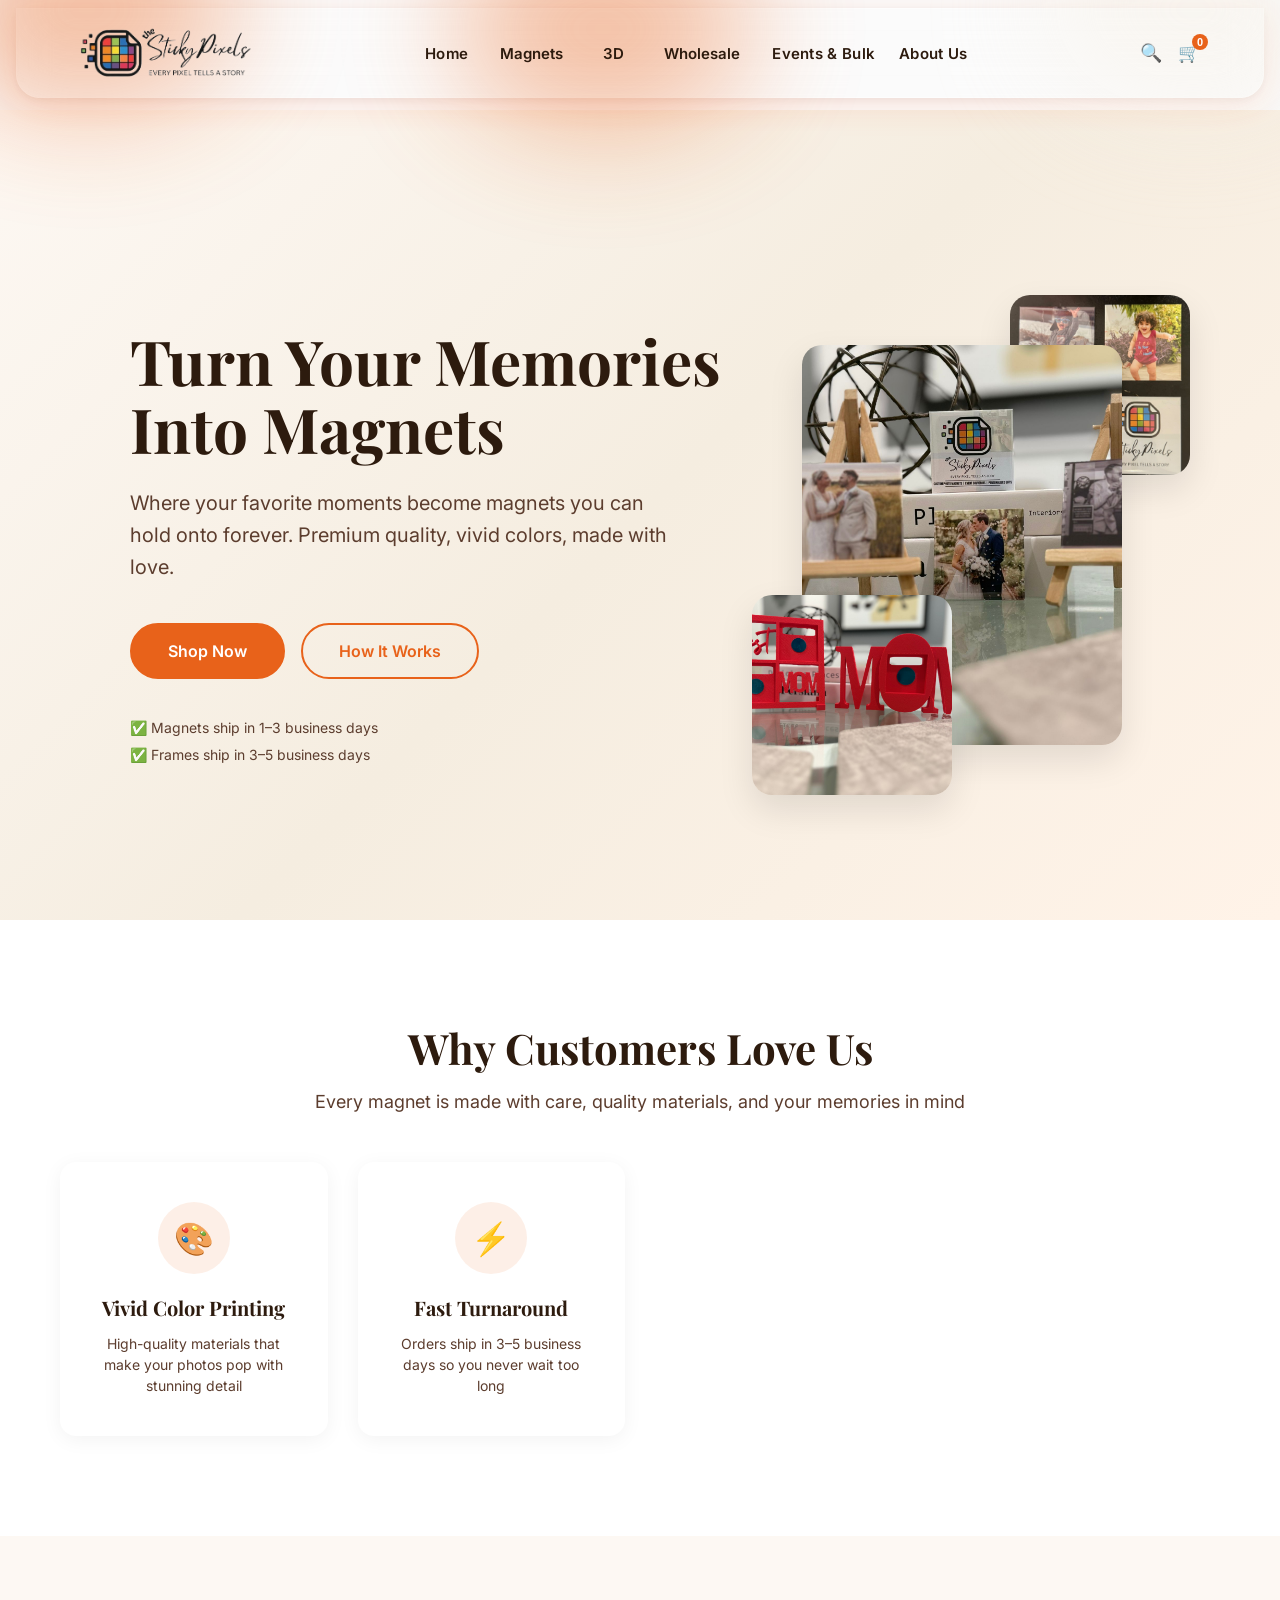
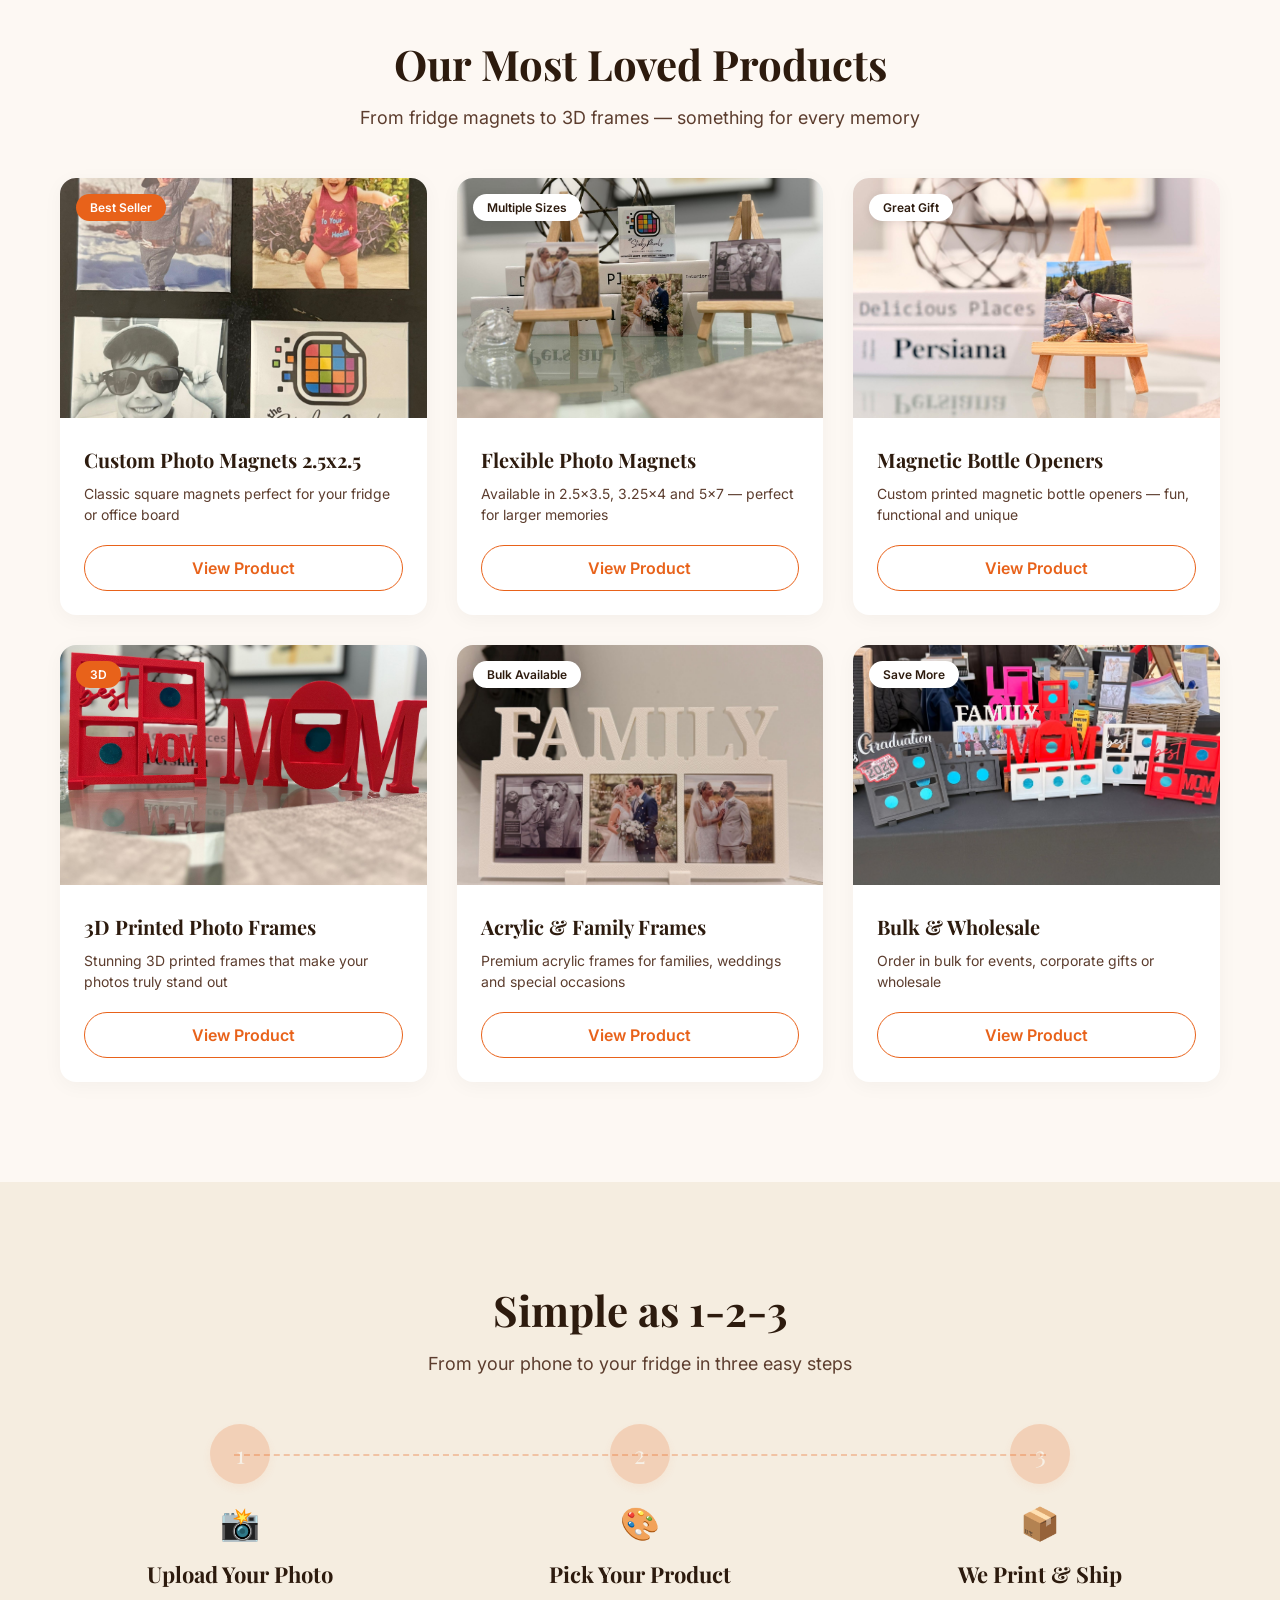
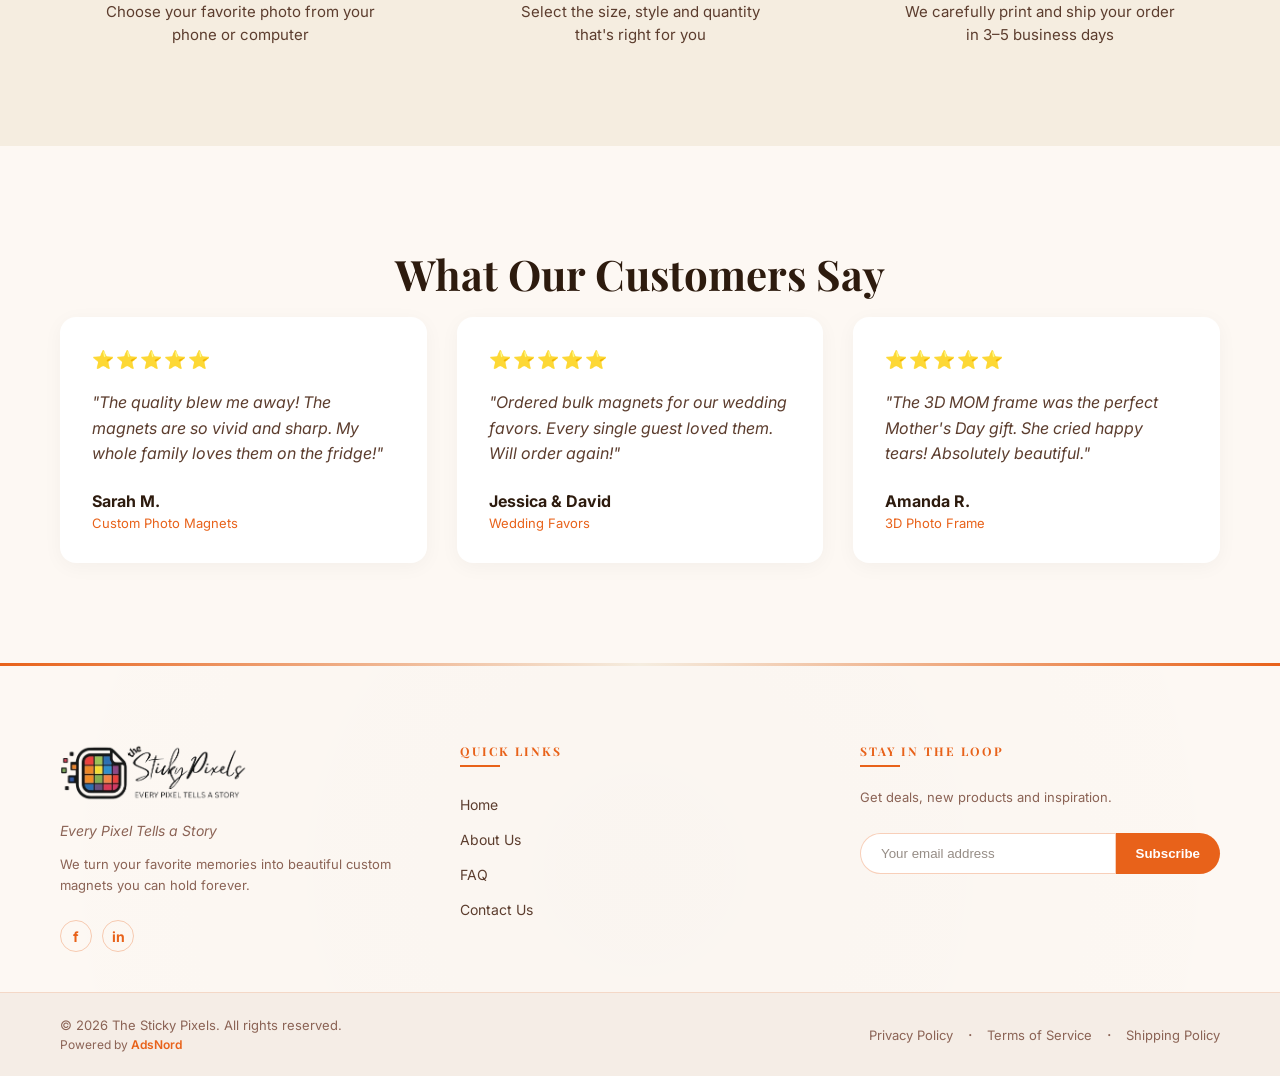
==== index.html @ decd44e9 "feat: redesign mobile menu — grouped categories, orange labels, sublinks, contact button, slide anim" ====
<!DOCTYPE html>
<html lang="en">

<head>
  <meta charset="UTF-8">
  <meta name="viewport" content="width=device-width, initial-scale=1.0">
  <title>The Sticky Pixels — Custom Photo Magnets</title>
  <!-- Google Fonts -->
  <link rel="preconnect" href="https://fonts.googleapis.com">
  <link rel="preconnect" href="https://fonts.gstatic.com" crossorigin>
  <link
    href="https://fonts.googleapis.com/css2?family=Inter:wght@400;600;700&family=Playfair+Display:wght@700&display=swap"
    rel="stylesheet">
  <!-- Custom CSS -->
  <link rel="stylesheet" href="css/style.css">
</head>

<body>

  <header id="main-header">
    <!-- Aurora background blobs -->
    <div class="aurora-blob blob-1"></div>
    <div class="aurora-blob blob-2"></div>
    <div class="aurora-blob blob-3"></div>

    <!-- Glass nav container -->
    <nav class="navbar">
      <!-- Logo -->
      <div class="nav-logo">
        <img src="images/logo.png" alt="The Sticky Pixels Logo">
      </div>

      <!-- Desktop Nav Links -->
      <ul class="nav-links">
  <li><a href="index.html">Home</a></li>
  <li class="nav-more">
    <button class="more-btn">Magnets</button>
    <ul class="more-dropdown">
      <li><a href="products.html?filter=magnets">2.5x2.5 Magnets</a></li>
      <li><a href="products.html?filter=magnets">Flexible Magnets</a></li>
      <li><a href="products.html?filter=bottle-openers">Bottle Openers</a></li>
    </ul>
  </li>
  <li class="nav-more">
    <button class="more-btn">3D</button>
    <ul class="more-dropdown">
      <li><a href="3d-products.html">3D Printed Frames</a></li>
      <li><a href="3d-products.html">STL Files</a></li>
    </ul>
  </li>
  <li class="nav-more">
    <button class="more-btn">Wholesale</button>
    <ul class="more-dropdown">
      <li><a href="products.html?filter=bulk">Magnetic Sheets</a></li>
      <li><a href="products.html?filter=bulk">Acrylic Frames</a></li>
    </ul>
  </li>
  <li><a href="events-bulk.html">Events &amp; Bulk</a></li>
  <li><a href="about.html">About Us</a></li>
</ul>

      <!-- Right Icons -->
      <div class="nav-icons">
        <button class="icon-btn search-btn" aria-label="Search">🔍</button>
        <button class="icon-btn cart-btn" aria-label="Cart">
          🛒 <span class="cart-badge">0</span>
        </button>
        <!-- Hamburger -->
        <button class="hamburger" id="hamburger" aria-label="Menu">
          <span></span>
          <span></span>
          <span></span>
        </button>
      </div>
    </nav>

    <!-- Mobile Menu -->
        <div class="mobile-menu" id="mobile-menu">
      <button class="mobile-menu-close" 
        id="mobile-menu-close" 
        aria-label="Close menu">✕</button>

      <ul class="mobile-nav-list">

        <li class="mobile-nav-item">
          <a href="index.html" 
            class="mobile-nav-link">Home</a>
        </li>

        <li class="mobile-nav-group">
          <div class="mobile-nav-group-label">
            Magnets
          </div>
          <ul class="mobile-nav-sub">
            <li>
              <a href="products.html?filter=magnets" 
                class="mobile-nav-sublink">
                2.5×2.5 Magnets
              </a>
            </li>
            <li>
              <a href="products.html?filter=magnets" 
                class="mobile-nav-sublink">
                Flexible Magnets
              </a>
            </li>
            <li>
              <a href="products.html?filter=bottle-openers" 
                class="mobile-nav-sublink">
                Bottle Openers
              </a>
            </li>
          </ul>
        </li>

        <li class="mobile-nav-group">
          <div class="mobile-nav-group-label">
            3D
          </div>
          <ul class="mobile-nav-sub">
            <li>
              <a href="3d-products.html" 
                class="mobile-nav-sublink">
                3D Printed Frames
              </a>
            </li>
            <li>
              <a href="3d-products.html" 
                class="mobile-nav-sublink">
                STL Files
              </a>
            </li>
          </ul>
        </li>

        <li class="mobile-nav-group">
          <div class="mobile-nav-group-label">
            Wholesale
          </div>
          <ul class="mobile-nav-sub">
            <li>
              <a href="products.html?filter=bulk" 
                class="mobile-nav-sublink">
                Magnetic Sheets
              </a>
            </li>
            <li>
              <a href="products.html?filter=bulk" 
                class="mobile-nav-sublink">
                Acrylic Frames
              </a>
            </li>
          </ul>
        </li>

        <li class="mobile-nav-item">
          <a href="events-bulk.html" 
            class="mobile-nav-link">
            Events & Bulk
          </a>
        </li>

        <li class="mobile-nav-item">
          <a href="about.html" 
            class="mobile-nav-link">
            About Us
          </a>
        </li>

      </ul>

      <div class="mobile-menu-footer">
        <a href="contact.html" 
          class="mobile-contact-btn">
          Contact Us
        </a>
      </div>

    </div>
  </header>

  <!-- Spacer/Content to allow scrolling -->
  <main>
    <!-- SECTION 1 — HERO -->
    <section class="hero-section fade-in-up">
      <div class="container hero-container">
        <div class="hero-content">
          <h1 class="hero-title">Turn Your Memories Into Magnets</h1>
          <p class="hero-subtitle">Where your favorite moments become magnets you can hold onto forever. Premium
            quality, vivid colors, made with love.</p>
          <div class="hero-buttons">
            <a href="products.html" class="btn btn-primary">Shop Now</a>
            <a href="how-it-works.html" class="btn btn-secondary">How It Works</a>
          </div>
          <div class="hero-trust">

            <span>✅ Magnets ship in 1–3 business days</span>
            <span>✅ Frames ship in 3–5 business days</span>
          </div>
        </div>
        <div class="hero-images">
          <img src="images/image15.jpeg" alt="Wedding magnets on easels" class="hero-img hero-img-main">
          <img src="images/image17.jpeg" alt="Kids magnets" class="hero-img hero-img-tr">
          <img src="images/image4.jpeg" alt="3D MOM frame" class="hero-img hero-img-bl">
        </div>
      </div>
    </section>


    <!-- SECTION 3 — WHY CHOOSE US -->
    <section class="features-section fade-in-up">
      <div class="container">
        <h2 class="section-title">Why Customers Love Us</h2>
        <p class="section-subtitle">Every magnet is made with care, quality materials, and your memories in mind</p>

        <div class="features-grid">
          <div class="feature-card">
            <div class="feature-icon">🎨</div>
            <h3 class="feature-title">Vivid Color Printing</h3>
            <p class="feature-desc">High-quality materials that make your photos pop with stunning detail</p>
          </div>
          <div class="feature-card">
            <div class="feature-icon">⚡</div>
            <h3 class="feature-title">Fast Turnaround</h3>
            <p class="feature-desc">Orders ship in 3–5 business days so you never wait too long</p>
          </div>


        </div>
      </div>
    </section>

    <!-- SECTION 4 — FEATURED PRODUCTS -->
    <section class="products-section fade-in-up">
      <div class="container">
        <h2 class="section-title">Our Most Loved Products</h2>
        <p class="section-subtitle">From fridge magnets to 3D frames — something for every memory</p>

        <div class="products-grid">
          <!-- Product 1 -->
          <div class="product-card">
            <div class="product-badge badge-orange">Best Seller</div>
            <img src="images/image17.jpeg" alt="Custom Photo Magnets 2.5x2.5" class="product-img">
            <div class="product-info">
              <h3 class="product-title">Custom Photo Magnets 2.5x2.5</h3>
              <p class="product-desc">Classic square magnets perfect for your fridge or office board</p>
              <a href="products.html" class="btn btn-outline">View Product</a>
            </div>
          </div>

          <!-- Product 2 -->
          <div class="product-card">
            <div class="product-badge badge-neutral">Multiple Sizes</div>
            <img src="images/image15.jpeg" alt="Flexible Photo Magnets" class="product-img">
            <div class="product-info">
              <h3 class="product-title">Flexible Photo Magnets</h3>
              <p class="product-desc">Available in 2.5x3.5, 3.25x4 and 5x7 — perfect for larger memories</p>
              <a href="products.html" class="btn btn-outline">View Product</a>
            </div>
          </div>

          <!-- Product 3 -->
          <div class="product-card">
            <div class="product-badge badge-neutral">Great Gift</div>
            <img src="images/image11.jpeg" alt="Magnetic Bottle Openers" class="product-img">
            <div class="product-info">
              <h3 class="product-title">Magnetic Bottle Openers</h3>
              <p class="product-desc">Custom printed magnetic bottle openers — fun, functional and unique</p>
              <a href="products.html" class="btn btn-outline">View Product</a>
            </div>
          </div>

          <!-- Product 4 -->
          <div class="product-card">
            <div class="product-badge badge-purple">3D</div>
            <img src="images/image4.jpeg" alt="3D Printed Photo Frames" class="product-img">
            <div class="product-info">
              <h3 class="product-title">3D Printed Photo Frames</h3>
              <p class="product-desc">Stunning 3D printed frames that make your photos truly stand out</p>
              <a href="3d-products.html" class="btn btn-outline">View Product</a>
            </div>
          </div>

          <!-- Product 5 -->
          <div class="product-card">
            <div class="product-badge badge-neutral">Bulk Available</div>
            <img src="images/image5.jpeg" alt="Acrylic & Family Frames" class="product-img">
            <div class="product-info">
              <h3 class="product-title">Acrylic & Family Frames</h3>
              <p class="product-desc">Premium acrylic frames for families, weddings and special occasions</p>
              <a href="events-bulk.html" class="btn btn-outline">View Product</a>
            </div>
          </div>

          <!-- Product 6 -->
          <div class="product-card">
            <div class="product-badge badge-neutral">Save More</div>
            <img src="images/image0 (1).jpeg" alt="Bulk & Wholesale" class="product-img">
            <div class="product-info">
              <h3 class="product-title">Bulk & Wholesale</h3>
              <p class="product-desc">Order in bulk for events, corporate gifts or wholesale</p>
              <a href="events-bulk.html" class="btn btn-outline">View Product</a>
            </div>
          </div>
        </div>
      </div>
    </section>

    <!-- SECTION 5 — HOW IT WORKS -->
    <section class="how-it-works-section fade-in-up">
      <div class="container">
        <h2 class="section-title">Simple as 1-2-3</h2>
        <p class="section-subtitle">From your phone to your fridge in three easy steps</p>

        <div class="steps-grid">
          <div class="step-card">
            <div class="step-number">1</div>
            <div class="step-icon">📸</div>
            <h3 class="step-title">Upload Your Photo</h3>
            <p class="step-desc">Choose your favorite photo from your phone or computer</p>
          </div>
          <div class="step-card">
            <div class="step-number">2</div>
            <div class="step-icon">🎨</div>
            <h3 class="step-title">Pick Your Product</h3>
            <p class="step-desc">Select the size, style and quantity that's right for you</p>
          </div>
          <div class="step-card">
            <div class="step-number">3</div>
            <div class="step-icon">📦</div>
            <h3 class="step-title">We Print & Ship</h3>
            <p class="step-desc">We carefully print and ship your order in 3–5 business days</p>
          </div>
        </div>
      </div>
    </section>



    <!-- SECTION 7 — TESTIMONIALS -->
    <section class="testimonials-section fade-in-up">
      <div class="container">
        <h2 class="section-title">What Our Customers Say</h2>

        <div class="testimonials-grid">
          <div class="testimonial-card">
            <div class="stars">⭐⭐⭐⭐⭐</div>
            <p class="quote">"The quality blew me away! The magnets are so vivid and sharp. My whole family loves them
              on the fridge!"</p>
            <p class="author">Sarah M.</p>
            <p class="author-role">Custom Photo Magnets</p>
          </div>
          <div class="testimonial-card">
            <div class="stars">⭐⭐⭐⭐⭐</div>
            <p class="quote">"Ordered bulk magnets for our wedding favors. Every single guest loved them. Will order
              again!"</p>
            <p class="author">Jessica & David</p>
            <p class="author-role">Wedding Favors</p>
          </div>
          <div class="testimonial-card">
            <div class="stars">⭐⭐⭐⭐⭐</div>
            <p class="quote">"The 3D MOM frame was the perfect Mother's Day gift. She cried happy tears! Absolutely
              beautiful."</p>
            <p class="author">Amanda R.</p>
            <p class="author-role">3D Photo Frame</p>
          </div>
        </div>
      </div>
    </section>


  </main>

  <!-- Custom JS -->
  <script src="js/main.js"></script>

    <footer id="main-footer">
    <div class="footer-top-border"></div>

    <div class="footer-container">

      <!-- Column 1: Brand -->
      <div class="footer-col footer-brand">
        <img src="images/logo.png" alt="The Sticky Pixels" class="footer-logo">
        <p class="footer-tagline">Every Pixel Tells a Story</p>
        <p class="footer-desc">We turn your favorite memories into beautiful custom magnets you can hold forever.</p>
        <div class="footer-socials">
          <a href="#facebook" aria-label="Facebook">f</a>
          <a href="#instagram" aria-label="Instagram">in</a>
        </div>
      </div>

      <!-- Column 2: Quick Links -->
      <div class="footer-col">
        <h4 class="footer-heading">Quick Links</h4>
        <ul class="footer-links">
          <li><a href="index.html">Home</a></li>
          <li><a href="about.html">About Us</a></li>
          <li><a href="faq.html">FAQ</a></li>
          <li><a href="contact.html">Contact Us</a></li>
        </ul>
      </div>

      <!-- Column 3: Newsletter -->
      <div class="footer-col">
        <h4 class="footer-heading">Stay in the Loop</h4>
        <p class="footer-desc">Get deals, new products and inspiration.</p>
        <div class="newsletter-form">
          <input type="email" placeholder="Your email address">
          <button type="button">Subscribe</button>
        </div>
      </div>

    </div>

    <!-- Bottom Bar -->
    <div class="footer-bottom">
      <div class="footer-container">
        <div>
          <p>&#169; 2026 The Sticky Pixels. All rights reserved.</p>
          <p style="font-size:12px; color:#8B6355; margin-top:4px;">
            Powered by <a href="https://adsnord.com/" target="_blank" style="color:#E8621A; text-decoration:none; font-weight:600;">AdsNord</a>
          </p>
        </div>
        <div class="footer-bottom-links">
          <a href="privacy-policy.html">Privacy Policy</a>
          <span>&#183;</span>
          <a href="terms-of-service.html">Terms of Service</a>
          <span>&#183;</span>
          <a href="shipping-policy.html">Shipping Policy</a>
        </div>
      </div>
    </div>
  </footer>

</body>

</html>
---- css/style.css ----
/* CSS Reset and Base Styles */
* {
    margin: 0;
    padding: 0;
    box-sizing: border-box;
}

html {
    scroll-behavior: smooth;
}

body {
    font-family: 'Inter', sans-serif;
    color: #1C1C1C;
    background-color: #FAFAFA;
    padding-top: 110px; /* Account for floating header */
}

/* Header Styles */
#main-header {
    position: fixed;
    top: 8px;
    left: 0;
    margin: 0 16px;
    width: calc(100% - 32px);
    height: 90px;
    z-index: 9999;
    overflow: visible;
    display: flex;
    align-items: center;
    justify-content: center;
    background-color: rgba(255, 255, 255, 0.2);
    backdrop-filter: blur(24px);
    -webkit-backdrop-filter: blur(24px);
    border: 1px solid rgba(255, 255, 255, 0.4);
    border-radius: 0 0 24px 24px;
    box-shadow: 0 8px 32px rgba(255, 107, 53, 0.15), 0 2px 8px rgba(0, 0, 0, 0.06);
    transition: background-color 0.3s ease, box-shadow 0.3s ease;
}

/* Scroll Behavior */
#main-header.scrolled {
    background-color: rgba(255, 255, 255, 0.85);
    backdrop-filter: blur(25px);
    -webkit-backdrop-filter: blur(25px);
    box-shadow: 0 4px 30px rgba(0, 0, 0, 0.08);
}

/* Aurora Background Blobs */
.aurora-blob {
    position: fixed;
    border-radius: 50%;
    filter: blur(60px);
    opacity: 0.4;
    z-index: -1;
    pointer-events: none;
    animation: aurora-drift 12s infinite alternate ease-in-out;
    top: -150px;
    max-height: 200px;
    overflow: hidden;
}

.blob-1 {
    width: 300px;
    height: 200px;
    background-color: #E8621A;
    top: -100px;
    left: -80px;
}

.blob-2 {
    width: 300px;
    height: 200px;
    background-color: #E8621A;
    top: -80px;
    left: 35%;
    animation-delay: -2s;
}

.blob-3 {
    width: 300px;
    height: 200px;
    background-color: #F5EDE0;
    top: -100px;
    right: -80px;
    animation-delay: -4s;
}

@keyframes aurora-drift {
    0% {
        transform: translate(0, 0) scale(1);
    }
    100% {
        transform: translate(20px, 40px) scale(1.1);
    }
}

/* Navbar Container */
.navbar {
    width: 100%;
    max-width: 1200px;
    padding: 0 40px;
    display: flex;
    align-items: center;
    justify-content: space-between;
    height: 100%;
}

/* Logo */
.nav-logo img {
  height: 55px;
  width: auto;
  object-fit: contain;
  display: block;
  background: transparent;
}

/* Desktop Nav Links */
.nav-links {
    display: flex;
    list-style: none;
    gap: 24px;
    align-items: center;
}

.nav-links a {
    text-decoration: none;
    color: #2D1B0E; /* Dark warm brown */
    font-size: 15px;
    font-weight: 600;
    position: relative;
    transition: color 0.3s ease, background-color 0.3s ease, padding 0.3s ease;
    padding: 5px 0;
    letter-spacing: 0.3px;
}

.nav-links a:hover {
    color: #E8621A; /* Brand orange */
    background: rgba(232,98,26,0.1);
    border-radius: 20px;
    padding: 6px 14px;
}

/* Underline Animation */
.nav-links a::after {
    content: '';
    position: absolute;
    bottom: 0;
    left: 0;
    width: 0;
    height: 2px;
    background-color: #E8621A;
    transition: width 0.3s ease;
}

.nav-links a:hover::after {
    width: 100%;
}

/* Active Link */
.nav-links a.active {
    color: #E8621A;
    font-weight: 700;
}

.nav-links a.active::after {
    width: 100%;
}

/* Right Icons */
.nav-icons {
    display: flex;
    align-items: center;
    gap: 16px;
}

.icon-btn {
    background: none;
    border: none;
    cursor: pointer;
    font-size: 18px;
    color: #2D1B0E;
    transition: color 0.3s ease;
    display: flex;
    align-items: center;
    justify-content: center;
    position: relative;
}

.icon-btn:hover {
    color: #E8621A;
}

.cart-badge {
    position: absolute;
    top: -8px;
    right: -8px;
    background-color: #E8621A;
    color: white;
    font-size: 11px;
    font-weight: 700;
    width: 16px;
    height: 16px;
    border-radius: 50%;
    display: flex;
    align-items: center;
    justify-content: center;
}

/* Hamburger Menu */
.hamburger {
    display: none;
    flex-direction: column;
    justify-content: center;
    gap: 5px;
    width: 36px;
    height: 36px;
    background: none;
    border: none;
    cursor: pointer;
    padding: 6px;
    z-index: 10000;
    position: relative;
}

.hamburger span {
  display: block;
  width: 24px;
  height: 2px;
  background: currentColor;
  margin: 5px 0;
  transition: all 0.3s ease;
}

/* Mobile Menu */
/* =============================
   MOBILE MENU — REDESIGNED
   ============================= */

.mobile-menu {
  display: none;
  position: fixed;
  top: 0;
  left: 0;
  width: 100%;
  height: 100vh;
  background: #FFFFFF;
  z-index: 99999;
  overflow-y: auto;
  padding: 80px 0 40px;
  box-shadow: 4px 0 40px rgba(0,0,0,0.12);
}

.mobile-menu.open {
  display: block;
  animation: slideDown 0.3s ease;
}

@keyframes slideDown {
  from {
    opacity: 0;
    transform: translateY(-16px);
  }
  to {
    opacity: 1;
    transform: translateY(0);
  }
}

.mobile-menu-close {
  position: absolute;
  top: 20px;
  right: 20px;
  width: 44px;
  height: 44px;
  background: #F5EDE0;
  border: none;
  border-radius: 50%;
  font-size: 18px;
  cursor: pointer;
  display: flex;
  align-items: center;
  justify-content: center;
  color: #2D1B0E;
  transition: background 0.2s ease;
  z-index: 100000;
}

.mobile-menu-close:hover {
  background: #E8621A;
  color: white;
}

.mobile-nav-list {
  list-style: none;
  padding: 0 0 24px;
  margin: 0;
}

/* Top level single links */
.mobile-nav-item {
  border-bottom: 1px solid #F5EDE0;
}

.mobile-nav-link {
  display: block;
  padding: 18px 28px;
  font-size: 18px;
  font-weight: 700;
  color: #2D1B0E;
  text-decoration: none;
  transition: color 0.2s ease, 
    background 0.2s ease;
}

.mobile-nav-link:hover {
  color: #E8621A;
  background: #FDF8F3;
}

/* Group sections */
.mobile-nav-group {
  border-bottom: 1px solid #F5EDE0;
}

.mobile-nav-group-label {
  padding: 14px 28px 8px;
  font-size: 11px;
  font-weight: 700;
  color: #E8621A;
  text-transform: uppercase;
  letter-spacing: 2px;
}

/* Sub links */
.mobile-nav-sub {
  list-style: none;
  padding: 0 0 12px;
  margin: 0;
}

.mobile-nav-sublink {
  display: block;
  padding: 12px 28px 12px 40px;
  font-size: 16px;
  font-weight: 500;
  color: #5C3D2E;
  text-decoration: none;
  transition: color 0.2s ease,
    background 0.2s ease;
  position: relative;
}

.mobile-nav-sublink::before {
  content: '—';
  position: absolute;
  left: 24px;
  color: #E8621A;
  font-size: 12px;
}

.mobile-nav-sublink:hover {
  color: #E8621A;
  background: #FDF8F3;
}

/* Bottom contact button */
.mobile-menu-footer {
  padding: 24px 28px;
  border-top: 2px solid #F5EDE0;
}

.mobile-contact-btn {
  display: block;
  width: 100%;
  padding: 16px;
  background: #E8621A;
  color: white;
  text-align: center;
  border-radius: 50px;
  font-size: 16px;
  font-weight: 700;
  text-decoration: none;
  transition: background 0.3s ease;
}

.mobile-contact-btn:hover {
  background: #C44E0F;
}

/* Hide old mobile icons row */
.mobile-icons {
  display: none;
}

/* Mobile Responsive */
@media (max-width: 768px) {
    #main-header {
        height: 70px;
        margin: 0 8px;
        width: calc(100% - 16px);
    }

    .navbar {
        padding: 0 16px;
        display: flex;
        align-items: center;
        justify-content: space-between;
        width: 100%;
    }

    .nav-logo img {
        height: 45px;
    }

    .nav-links {
        display: none !important;
    }

    .nav-icons {
        display: flex !important;
        align-items: center;
        gap: 12px;
        margin-left: auto;
    }

    .icon-btn {
        display: none !important;
    }

    .hamburger {
        display: flex !important;
        flex-direction: column;
        justify-content: center;
        gap: 5px;
        width: 36px;
        height: 36px;
        background: none;
        border: none;
        cursor: pointer;
        padding: 4px;
        color: #2D1B0E;
    }

    .hamburger span {
        display: block !important;
        width: 22px;
        height: 2px;
        background: #2D1B0E;
        border-radius: 2px;
        transition: all 0.3s ease;
    }
}

/* Hamburger Animation */
.hamburger.open span:nth-child(1) { transform: translateY(8px) rotate(45deg); }
.hamburger.open span:nth-child(2) { opacity: 0; }
.hamburger.open span:nth-child(3) { transform: translateY(-8px) rotate(-45deg); }

/* Premium Footer Styles */
#main-footer {
    background-color: #FDF8F3;
    /* very subtle warm texture using linear gradient */
    background-image: radial-gradient(circle at center, rgba(0,0,0,0.01) 0%, transparent 100%);
    color: #5C3D2E;
    position: relative;
    padding-top: 80px;
}

.footer-top-border {
    position: absolute;
    top: 0;
    left: 0;
    width: 100%;
    height: 3px;
    background: linear-gradient(90deg, #E8621A, #F5EDE0, #E8621A);
}

.footer-container {
    max-width: 1200px;
    margin: 0 auto;
    padding: 0 20px;
    display: grid;
    grid-template-columns: repeat(3, 1fr);
    gap: 40px;
}

/* Column 1: Brand */
.footer-logo {
    height: 60px;
    margin-bottom: 15px;
}

.footer-tagline {
    font-style: italic;
    font-size: 14px;
    color: #8B6355;
    margin-bottom: 15px;
    margin-top: 0;
}

.footer-desc {
    font-size: 13px;
    color: #8B6355;
    line-height: 1.6;
    margin-bottom: 25px;
}

.footer-socials {
    display: flex;
    gap: 10px;
}

.footer-socials a {
    display: flex;
    align-items: center;
    justify-content: center;
    width: 32px;
    height: 32px;
    border-radius: 50%;
    border: 1px solid rgba(232,98,26,0.3);
    color: #E8621A;
    text-decoration: none;
    font-weight: bold;
    font-size: 14px;
    transition: background-color 0.3s ease, border-color 0.3s ease, color 0.3s ease;
}

.footer-socials a:hover {
    background-color: #E8621A;
    border-color: #E8621A;
    color: white;
}

/* Headings */
.footer-heading {
    font-family: 'Playfair Display', serif;
    text-transform: uppercase;
    font-size: 12px;
    letter-spacing: 2px;
    color: #E8621A;
    margin-bottom: 20px;
    position: relative;
    padding-bottom: 8px;
    margin-top: 0;
}

.footer-heading::after {
    content: '';
    position: absolute;
    left: 0;
    bottom: 0;
    width: 40px;
    height: 2px;
    background-color: #E8621A;
}

/* Lists and Links */
.footer-links {
    list-style: none;
    padding: 0;
    margin: 0;
}

.footer-links li {
    line-height: 2.2;
}

.footer-links a {
    color: #5C3D2E;
    text-decoration: none;
    font-size: 14px;
    transition: color 0.3s ease, transform 0.3s ease;
    display: inline-flex;
    align-items: center;
}

.footer-links a:hover {
    color: #E8621A;
    transform: translateX(5px);
}

.footer-links a:hover::before {
    content: '→';
    margin-right: 5px;
}

/* Contact Info */
.footer-contact {
    margin-bottom: 25px;
}

.footer-contact p {
    font-size: 14px;
    color: #5C3D2E;
    margin-bottom: 12px;
    display: flex;
    align-items: center;
    gap: 8px;
    margin-top: 0;
}

/* Newsletter */
.footer-newsletter h5 {
    font-family: 'Playfair Display', serif;
    font-size: 16px;
    color: #E8621A;
    margin-bottom: 5px;
    margin-top: 0;
}

.footer-newsletter p {
    font-size: 12px;
    color: #8B6355;
    margin-bottom: 15px;
    margin-top: 0;
}

.newsletter-form {
    display: flex;
    width: 100%;
}

.newsletter-form input {
    background: white;
    border: 1px solid rgba(232,98,26,0.3);
    color: #2D1B0E;
    border-radius: 25px 0 0 25px;
    padding: 12px 20px;
    outline: none;
    flex: 1;
    min-width: 0;
}

.newsletter-form input::placeholder {
    color: rgba(45, 27, 14, 0.5);
}

.newsletter-form button {
    background: #E8621A;
    color: white;
    border: none;
    border-radius: 0 25px 25px 0;
    padding: 12px 20px;
    cursor: pointer;
    font-weight: 600;
    transition: background-color 0.3s ease;
}

.newsletter-form button:hover {
    background-color: #C44E0F;
}

/* Bottom Bar */
.footer-bottom {
    border-top: 1px solid rgba(232,98,26,0.15);
    background-color: #F5EDE6;
    padding: 24px 0;
    margin-top: 40px;
}

.footer-bottom .footer-container {
    display: flex;
    justify-content: space-between;
    align-items: center;
    gap: 15px;
}

.footer-bottom p {
    font-size: 13px;
    color: #8B6355;
    margin: 0;
}

.footer-bottom-links {
    display: flex;
    align-items: center;
    gap: 15px;
}

.footer-bottom-links a {
    color: #8B6355;
    text-decoration: none;
    font-size: 13px;
    transition: color 0.3s ease;
}

.footer-bottom-links a:hover {
    color: #E8621A;
}

.footer-bottom-links span {
    color: #8B6355;
}

/* Responsive Styles */
@media (max-width: 992px) {
    .footer-container {
        grid-template-columns: repeat(2, 1fr);
    }
}

@media (max-width: 576px) {
    .footer-container {
        grid-template-columns: 1fr;
    }
    
    .footer-bottom .footer-container {
        flex-direction: column;
        text-align: center;
    }
}

/* --- PRODUCTS PAGE --- */
.page-hero-banner {
    background: linear-gradient(135deg, #F5EDE0 0%, #FFF3E8 100%);
    height: 280px;
    display: flex;
    align-items: center;
    justify-content: center;
    padding-top: 100px;
}
.breadcrumb {
    font-size: 14px;
    color: #B8A99A;
    margin-bottom: 12px;
}
.page-title {
    font-family: 'Playfair Display', serif;
    font-size: 52px;
    color: #2D1B0E;
    margin-bottom: 12px;
}
.page-subtitle {
    font-size: 18px;
    color: #8B6355;
    max-width: 600px;
    margin: 0 auto;
}

/* Filter Tabs */
.filter-tabs-container {
    background: white;
    position: sticky;
    top: 90px;
    z-index: 100;
    border-bottom: 1px solid rgba(0,0,0,0.05);
    padding: 16px 0;
}
.filter-tabs {
    display: flex;
    justify-content: center;
    gap: 12px;
    flex-wrap: wrap;
}
.filter-tab {
    background: transparent;
    color: #2D1B0E;
    border: 1px solid transparent;
    border-radius: 50px;
    padding: 10px 24px;
    font-size: 15px;
    font-weight: 600;
    cursor: pointer;
    transition: all 0.3s ease;
}
.filter-tab:hover {
    border-color: #E8621A;
}
.filter-tab.active {
    background: #E8621A;
    color: white;
    border-color: #E8621A;
}

/* Products Grid */
.products-grid-section {
    padding: 60px 0;
}
.product-grid-main {
    display: grid;
    grid-template-columns: repeat(3, 1fr);
    gap: 32px;
}
@media (max-width: 992px) {
    .product-grid-main { grid-template-columns: repeat(2, 1fr); }
}
@media (max-width: 576px) {
    .product-grid-main { grid-template-columns: 1fr; }
    .filter-tabs-container { top: 70px; }
}

/* Badge colors */
.badge-green { background: #4CAF50; color: white; }
.badge-red { background: #E53935; color: white; }
.badge-blue { background: #1E88E5; color: white; }

.product-card {
  background: white;
  border-radius: 16px;
  overflow: hidden;
  box-shadow: 0 4px 20px rgba(0,0,0,0.06);
  transition: transform 0.3s ease, box-shadow 0.3s ease, opacity 0.3s ease;
  position: relative;
  display: block !important;
  opacity: 1 !important;
}
.product-card:hover {
  transform: translateY(-8px);
  box-shadow: 0 12px 40px rgba(232,98,26,0.15);
}
.product-card img {
  width: 100%;
  height: 240px;
  object-fit: cover;
  transition: transform 0.4s ease;
}
.product-card:hover img {
  transform: scale(1.05);
}
.product-card .card-body {
  padding: 24px;
}
.product-card .card-size {
  font-size: 12px;
  color: #E8621A;
  font-weight: 600;
  text-transform: uppercase;
  letter-spacing: 1px;
  margin-bottom: 8px;
}
.product-card .card-title {
  font-family: 'Playfair Display', serif;
  font-size: 20px;
  color: #2D1B0E;
  margin-bottom: 10px;
}
.product-card .card-desc {
  font-size: 14px;
  color: #8B6355;
  line-height: 1.6;
  margin-bottom: 16px;
}
.product-card .card-price {
  font-size: 22px;
  font-weight: 700;
  color: #E8621A;
  margin-bottom: 16px;
}
.product-card .btn-view {
  width: 100%;
  padding: 12px;
  background: #E8621A;
  color: white;
  border: none;
  border-radius: 50px;
  font-size: 15px;
  font-weight: 600;
  cursor: pointer;
  transition: background 0.3s ease;
}
.product-card .btn-view:hover {
  background: #C44E0F;
}

/* --- ABOUT US PAGE --- */
/* Section 2: Our Story */
.our-story-section {
    background: white;
    padding: 100px 0;
}
.our-story-grid {
    display: grid;
    grid-template-columns: 55% 45%;
    gap: 60px;
    align-items: center;
}
.story-label {
    font-size: 12px;
    color: #E8621A;
    letter-spacing: 2px;
    text-transform: uppercase;
    font-weight: 700;
    margin-bottom: 16px;
}
.story-heading {
    font-family: 'Playfair Display', serif;
    font-size: 42px;
    color: #2D1B0E;
    margin-bottom: 24px;
    line-height: 1.2;
}
.story-content p {
    font-size: 16px;
    color: #5C3D2E;
    line-height: 1.8;
    margin-bottom: 16px;
}
.story-image-wrap {
    position: relative;
}
.story-main-img {
    width: 100%;
    border-radius: 20px;
    box-shadow: 0 10px 30px rgba(0,0,0,0.05);
    display: block;
}
.story-badge-card {
    position: absolute;
    bottom: -20px;
    left: -20px;
    background: white;
    border-radius: 12px;
    padding: 16px 20px;
    box-shadow: 0 8px 24px rgba(0,0,0,0.1);
}
.story-badge-card h4 {
    color: #E8621A;
    font-size: 16px;
    margin-bottom: 4px;
}
.story-badge-card p {
    font-size: 13px;
    color: #8B6355;
    margin: 0;
}

/* Section 3: Stats */
.stats-section {
    background: #E8621A;
    padding: 60px 0;
}
.stats-grid {
    display: grid;
    grid-template-columns: repeat(4, 1fr);
    text-align: center;
    color: white;
}
.stat-item {
    border-right: 1px solid rgba(255,255,255,0.2);
}
.stat-item:last-child {
    border-right: none;
}
.stat-num {
    font-family: 'Playfair Display', serif;
    font-size: 52px;
    font-weight: 700;
    margin-bottom: 8px;
}
.stat-label {
    font-size: 14px;
    color: rgba(255,255,255,0.8);
}

/* Section 4: Values */
.values-section {
    background: #FDF8F3;
    padding: 100px 0;
}
.values-grid {
    display: grid;
    grid-template-columns: repeat(3, 1fr);
    gap: 30px;
}
.value-card {
    background: white;
    border-radius: 16px;
    padding: 40px 30px;
    text-align: center;
    box-shadow: 0 4px 20px rgba(0,0,0,0.04);
    transition: transform 0.3s ease;
}
.value-card:hover {
    transform: translateY(-8px);
}
.value-icon {
    width: 72px;
    height: 72px;
    background: rgba(232,98,26,0.1);
    color: #E8621A;
    border-radius: 50%;
    display: flex;
    align-items: center;
    justify-content: center;
    font-size: 32px;
    margin: 0 auto 20px;
}
.value-title {
    font-family: 'Playfair Display', serif;
    font-size: 22px;
    color: #2D1B0E;
    margin-bottom: 16px;
}
.value-desc {
    font-size: 15px;
    color: #8B6355;
    line-height: 1.6;
}

/* Section 5: Products Overview */
.products-overview-section {
    background: white;
    padding: 100px 0;
}
.overview-grid {
    display: grid;
    grid-template-columns: repeat(2, 1fr);
    gap: 60px;
    align-items: center;
    margin-top: 40px;
}
.overview-image img {
    width: 100%;
    border-radius: 20px;
    box-shadow: 0 10px 30px rgba(0,0,0,0.05);
}
.overview-list {
    list-style: none;
    padding: 0;
}
.overview-list li {
    padding: 12px 0;
    border-bottom: 1px solid #F5EDE0;
    display: flex;
    align-items: center;
    gap: 12px;
}
.overview-list .check {
    color: #E8621A;
    font-weight: bold;
}
.overview-list .item-name {
    font-weight: 600;
    color: #2D1B0E;
    font-size: 16px;
}

/* Section 6: Photo Gallery Strip */
.about-gallery-section {
    background: #F5EDE0;
    padding: 100px 0;
}
.about-gallery-grid {
    display: grid;
    grid-template-columns: repeat(4, 1fr);
    gap: 20px;
}
.about-gallery-grid img {
    width: 100%;
    height: 280px;
    object-fit: cover;
    border-radius: 16px;
    transition: transform 0.3s ease;
}
.about-gallery-grid img:hover {
    transform: scale(1.03);
}

/* Section 7: Mission */
.mission-section {
    background: linear-gradient(135deg, #2D1B0E, #5C3D2E);
    padding: 100px 0;
    color: white;
}
.mission-content {
    max-width: 800px;
    margin: 0 auto;
}
.quote-icon {
    font-family: 'Playfair Display', serif;
    font-size: 120px;
    color: #E8621A;
    line-height: 1;
    margin-bottom: -20px;
}
.mission-quote {
    font-family: 'Playfair Display', serif;
    font-size: 32px;
    font-style: italic;
    line-height: 1.5;
    margin-bottom: 30px;
}
.mission-author {
    color: #E8621A;
    font-size: 16px;
    font-weight: 600;
}

/* About Us Responsive Overrides */
@media (max-width: 992px) {
    .our-story-grid { grid-template-columns: 1fr; gap: 40px; }
    .story-badge-card { left: 20px; }
    .overview-grid { grid-template-columns: 1fr; }
    .about-gallery-grid { grid-template-columns: repeat(2, 1fr); }
}
@media (max-width: 768px) {
    .stats-grid { grid-template-columns: repeat(2, 1fr); gap: 30px; }
    .stat-item { border: none; }
    .values-grid { grid-template-columns: 1fr; }
}
@media (max-width: 576px) {
    .mission-quote { font-size: 24px; }
    .about-gallery-grid { grid-template-columns: 1fr; }
}

/* --- GALLERY PAGE --- */
.masonry-gallery-section {
    background: white;
    padding: 60px 0;
}
.gallery-grid {
  columns: 3;
  column-gap: 20px;
  padding: 60px 40px;
  max-width: 1200px;
  margin: 0 auto;
}
.gallery-item {
  break-inside: avoid;
  margin-bottom: 20px;
  border-radius: 16px;
  overflow: hidden;
  position: relative;
  cursor: pointer;
}
.gallery-img-wrap {
  position: relative;
  overflow: hidden;
  border-radius: 16px;
}
.gallery-img-wrap img {
  width: 100%;
  display: block;
  transition: transform 0.4s ease;
  border-radius: 16px;
}
.gallery-item:hover img {
  transform: scale(1.06);
}
.gallery-overlay {
  position: absolute;
  inset: 0;
  background: linear-gradient(to top, rgba(45,27,14,0.85) 0%, transparent 60%);
  opacity: 0;
  transition: opacity 0.3s ease;
  border-radius: 16px;
  display: flex;
  align-items: flex-end;
  padding: 24px;
}
.gallery-item:hover .gallery-overlay {
  opacity: 1;
}
.gallery-caption p {
  color: white;
  font-family: 'Playfair Display', serif;
  font-size: 16px;
  margin-bottom: 10px;
}
.gallery-btn {
  background: #E8621A;
  color: white;
  padding: 8px 20px;
  border-radius: 50px;
  text-decoration: none;
  font-size: 13px;
  font-weight: 600;
  transition: background 0.3s ease;
}
.gallery-btn:hover {
  background: #C44E0F;
}

/* Instagram CTA Strip */
.ig-strip-section {
    background: #F5EDE0;
    padding: 60px 0;
}
.ig-icon {
    font-size: 52px;
    margin-bottom: 12px;
}
.ig-heading {
    font-family: 'Playfair Display', serif;
    font-size: 32px;
    color: #2D1B0E;
    margin-bottom: 12px;
}
.ig-subtext {
    font-size: 16px;
    color: #8B6355;
}

@media (max-width: 768px) {
  .gallery-grid {
    columns: 2;
  }
}
@media (max-width: 480px) {
  .gallery-grid {
    columns: 1;
  }
}

/* --- CONTACT PAGE --- */
.contact-main-section {
    background: white;
    padding: 100px 0;
}
.contact-grid {
    display: grid;
    grid-template-columns: 55% 45%;
    gap: 60px;
}
.contact-label {
    font-size: 12px;
    color: #E8621A;
    letter-spacing: 2px;
    text-transform: uppercase;
    font-weight: 700;
    margin-bottom: 16px;
}
.contact-heading {
    font-family: 'Playfair Display', serif;
    font-size: 36px;
    color: #2D1B0E;
    margin-bottom: 16px;
}
.contact-subtext {
    font-size: 16px;
    color: #8B6355;
    margin-bottom: 32px;
}

.contact-form .form-row {
  display: grid;
  grid-template-columns: 1fr 1fr;
  gap: 20px;
}
.contact-form .form-group {
  margin-bottom: 20px;
}
.contact-form label {
  display: block;
  font-size: 14px;
  font-weight: 700;
  color: #2D1B0E;
  margin-bottom: 8px;
  letter-spacing: 0.3px;
}
.contact-form input,
.contact-form select,
.contact-form textarea {
  width: 100%;
  padding: 16px 18px;
  border: none;
  border-radius: 12px;
  font-size: 15px;
  color: #2D1B0E;
  background: #F5F5F5;
  transition: background 0.3s ease, box-shadow 0.3s ease;
  font-family: 'Inter', sans-serif;
  outline: none;
  box-sizing: border-box;
}
.contact-form input:focus,
.contact-form select:focus,
.contact-form textarea:focus {
  background: #EFEFEF;
  box-shadow: 0 0 0 3px rgba(232,98,26,0.15);
}
.contact-form textarea {
  resize: vertical;
  min-height: 150px;
}
.btn-submit {
  width: 100%;
  padding: 16px;
  background: #E8621A;
  color: white;
  border: none;
  border-radius: 12px;
  font-size: 16px;
  font-weight: 600;
  cursor: pointer;
  transition: background 0.3s ease;
  font-family: 'Inter', sans-serif;
  letter-spacing: 0.5px;
}
.btn-submit:hover {
  background: #C44E0F;
}

.contact-info-card {
  display: flex;
  align-items: flex-start;
  gap: 20px;
  padding: 24px;
  background: #FDF8F3;
  border-radius: 16px;
  margin-bottom: 16px;
  border: 1px solid #F0E4D7;
  transition: box-shadow 0.3s ease;
}
.contact-info-card:hover {
  box-shadow: 0 8px 30px rgba(232,98,26,0.1);
}
.contact-icon {
  width: 52px;
  height: 52px;
  background: rgba(232,98,26,0.1);
  border-radius: 50%;
  display: flex;
  align-items: center;
  justify-content: center;
  font-size: 22px;
  flex-shrink: 0;
}
.contact-info-card h4 {
  font-size: 14px;
  font-weight: 700;
  color: #E8621A;
  text-transform: uppercase;
  letter-spacing: 1px;
  margin-bottom: 6px;
}
.contact-info-card p {
  font-size: 15px;
  color: #2D1B0E;
  margin-bottom: 4px;
}
.contact-info-card span {
  font-size: 13px;
  color: #8B6355;
}
.contact-socials {
    display: flex;
    gap: 12px;
    margin-top: 8px;
}
.social-circle {
    width: 32px;
    height: 32px;
    border-radius: 50%;
    border: 1px solid rgba(232,98,26,0.3);
    color: #E8621A;
    display: flex;
    align-items: center;
    justify-content: center;
    text-decoration: none;
    font-size: 14px;
    transition: all 0.3s ease;
}
.social-circle:hover {
    background: #E8621A;
    color: white;
}

/* FAQ section */
.faq-teaser-section {
    background: #F5EDE0;
    padding: 80px 0;
}
.accordion-container {
    max-width: 800px;
    margin: 40px auto 0;
    text-align: left;
}
.accordion-item {
    background: white;
    border-radius: 12px;
    margin-bottom: 16px;
    overflow: hidden;
    box-shadow: 0 4px 15px rgba(0,0,0,0.03);
}
.accordion-header {
    padding: 24px;
    display: flex;
    justify-content: space-between;
    align-items: center;
    cursor: pointer;
    background: white;
}
.accordion-header h3 {
    font-size: 16px;
    color: #2D1B0E;
    font-weight: 600;
    margin: 0;
}
.accordion-arrow {
    color: #E8621A;
    transition: transform 0.3s ease;
    font-size: 12px;
}
.accordion-content {
    padding: 0 24px;
    max-height: 0;
    overflow: hidden;
    transition: all 0.3s ease;
}
.accordion-content p {
    color: #8B6355;
    font-size: 15px;
    line-height: 1.6;
    padding-bottom: 24px;
}
.accordion-item.open .accordion-content {
    max-height: 200px;
}
.accordion-item.open .accordion-arrow {
    transform: rotate(180deg);
}

@media (max-width: 992px) {
    .contact-grid {
        grid-template-columns: 1fr;
    }
}
@media (max-width: 600px) {
  .contact-form .form-row {
    grid-template-columns: 1fr;
  }
}

/* --- HOW IT WORKS PAGE --- */
.hiw-steps-section {
    background: white;
    padding: 100px 0;
}
.hiw-title {
    font-family: 'Playfair Display', serif;
    font-size: 42px;
    color: #2D1B0E;
    margin-bottom: 16px;
}
.hiw-subtitle {
    font-size: 18px;
    color: #8B6355;
}
.step-section {
  display: grid;
  grid-template-columns: 1fr 1fr;
  gap: 80px;
  align-items: center;
  padding: 80px 0;
  border-bottom: 1px solid #F0E4D7;
  max-width: 1100px;
  margin: 0 auto;
}
.step-section:last-child {
  border-bottom: none;
}
.step-img {
  border-radius: 24px;
  overflow: hidden;
  box-shadow: 0 20px 60px rgba(0,0,0,0.1);
}
.step-img img {
  width: 100%;
  height: 380px;
  object-fit: cover;
  display: block;
  transition: transform 0.4s ease;
}
.step-img:hover img {
  transform: scale(1.04);
}
.step-number {
  font-family: 'Playfair Display', serif;
  font-size: 100px;
  color: #E8621A;
  opacity: 0.2;
  line-height: 1;
  margin-bottom: -40px;
  display: block;
}
.step-icon {
  font-size: 40px;
  margin-bottom: 16px;
  display: block;
}
.step-title {
  font-family: 'Playfair Display', serif;
  font-size: 34px;
  color: #2D1B0E;
  margin-bottom: 16px;
}
.step-desc {
  font-size: 16px;
  color: #5C3D2E;
  line-height: 1.8;
  margin-bottom: 24px;
}
.step-highlight {
  background: rgba(232,98,26,0.08);
  border-left: 3px solid #E8621A;
  border-radius: 0 12px 12px 0;
  padding: 16px 20px;
  font-size: 14px;
  color: #E8621A;
  font-weight: 600;
}

/* Requirements section */
.hiw-req-section {
    background: #F5EDE0;
    padding: 100px 0;
}
.req-grid {
    display: grid;
    grid-template-columns: repeat(3, 1fr);
    gap: 30px;
}
.req-card {
    background: white;
    border-radius: 16px;
    padding: 36px;
    box-shadow: 0 10px 30px rgba(0,0,0,0.04);
    text-align: left;
}
.req-card h4 {
    font-size: 18px;
    font-weight: 700;
    color: #2D1B0E;
    margin-bottom: 20px;
    display: flex;
    align-items: center;
    gap: 10px;
}
.req-card ul {
    list-style: none;
    padding: 0;
    margin: 0;
}
.req-card li {
    font-size: 15px;
    color: #5C3D2E;
    margin-bottom: 12px;
    display: flex;
    align-items: flex-start;
    gap: 12px;
}
.req-check {
    color: #E8621A;
    font-weight: bold;
}

.bg-white {
    background-color: #ffffff;
}

@media (max-width: 992px) {
    .req-grid {
        grid-template-columns: 1fr;
    }
}
@media (max-width: 768px) {
  .step-section {
    grid-template-columns: 1fr;
    gap: 40px;
    padding: 60px 20px;
  }
  .step-section.reverse .step-img {
    order: -1;
  }
}

/* --- BULK ORDERS PAGE --- */
.bulk-intro-section {
    background: white;
    padding: 100px 0;
}
.bulk-intro-grid {
    display: grid;
    grid-template-columns: 55% 45%;
    gap: 60px;
    align-items: center;
}
.bulk-benefits-list {
    list-style: none;
    padding: 0;
    margin: 0;
}
.bulk-benefits-list li {
    font-size: 16px;
    color: #2D1B0E;
    margin-bottom: 12px;
    display: flex;
    align-items: center;
    gap: 12px;
}
.bulk-intro-image-wrap {
    position: relative;
}
.bulk-intro-img {
    width: 100%;
    border-radius: 20px;
    box-shadow: 0 10px 40px rgba(0,0,0,0.08);
    display: block;
}
.bulk-floating-badge {
    position: absolute;
    bottom: -20px;
    left: -20px;
    background: white;
    padding: 16px 24px;
    border-radius: 12px;
    box-shadow: 0 8px 30px rgba(0,0,0,0.12);
}
.bulk-floating-badge strong {
    display: block;
    color: #E8621A;
    font-size: 16px;
    margin-bottom: 4px;
}
.bulk-floating-badge span {
    font-size: 14px;
    color: #8B6355;
}

.bulk-products-section {
    background: #FDF8F3;
    padding: 100px 0;
}
.bulk-cards-grid {
    display: grid;
    grid-template-columns: repeat(3, 1fr);
    gap: 30px;
}
.bulk-badge {
    display: inline-block;
    padding: 6px 12px;
    border-radius: 50px;
    font-size: 12px;
    font-weight: 700;
    text-transform: uppercase;
    letter-spacing: 1px;
    margin-bottom: 16px;
}
.badge-orange { background: rgba(232,98,26,0.1); color: #E8621A; }
.badge-blue { background: rgba(0,102,204,0.1); color: #0066CC; }
.badge-green { background: rgba(34,139,34,0.1); color: #228B22; }

.bulk-card {
  background: white;
  border-radius: 20px;
  overflow: hidden;
  box-shadow: 0 4px 24px rgba(0,0,0,0.07);
  transition: transform 0.3s ease, box-shadow 0.3s ease;
  text-align: left;
}
.bulk-card:hover {
  transform: translateY(-8px);
  box-shadow: 0 16px 48px rgba(232,98,26,0.12);
}
.bulk-card img {
  width: 100%;
  height: 220px;
  object-fit: cover;
  display: block;
}
.bulk-card-body {
  padding: 28px;
}
.bulk-card-title {
  font-family: 'Playfair Display', serif;
  font-size: 22px;
  color: #2D1B0E;
  margin-bottom: 12px;
}
.bulk-card-desc {
  font-size: 14px;
  color: #8B6355;
  line-height: 1.7;
  margin-bottom: 20px;
}
.bulk-features {
  list-style: none;
  padding: 0;
  margin-bottom: 20px;
}
.bulk-features li {
  font-size: 14px;
  color: #5C3D2E;
  padding: 6px 0;
  border-bottom: 1px solid #F5EDE0;
  display: flex;
  align-items: center;
  gap: 8px;
}
.bulk-features li::before {
  content: "✓";
  color: #E8621A;
  font-weight: 700;
}
.bulk-min-order {
  font-size: 13px;
  color: #E8621A;
  font-weight: 700;
  margin-bottom: 16px;
  background: rgba(232,98,26,0.08);
  padding: 8px 14px;
  border-radius: 8px;
  display: inline-block;
}
.btn-quote {
  width: 100%;
  padding: 13px;
  background: #E8621A;
  color: white;
  border: none;
  border-radius: 50px;
  font-size: 15px;
  font-weight: 600;
  cursor: pointer;
  transition: background 0.3s ease;
}
.btn-quote:hover {
  background: #C44E0F;
}

.pricing-table-wrap {
  max-width: 900px;
  margin: 0 auto;
  border-radius: 20px;
  overflow: hidden;
  box-shadow: 0 8px 40px rgba(0,0,0,0.08);
}
.pricing-table {
  width: 100%;
  border-collapse: collapse;
  font-family: 'Inter', sans-serif;
  text-align: left;
}
.pricing-table thead {
  background: #E8621A;
  color: white;
}
.pricing-table thead th {
  padding: 20px 24px;
  text-align: left;
  font-size: 14px;
  font-weight: 700;
  letter-spacing: 1px;
  text-transform: uppercase;
}
.pricing-table tbody tr {
  border-bottom: 1px solid #F5EDE0;
  transition: background 0.2s ease;
}
.pricing-table tbody tr:hover {
  background: #FDF8F3;
}
.pricing-table tbody td {
  padding: 18px 24px;
  font-size: 15px;
  color: #2D1B0E;
}
.pricing-table .featured-row {
  background: rgba(232,98,26,0.06);
  font-weight: 600;
}
.pricing-table .price-highlight {
  color: #E8621A;
  font-weight: 700;
}

.use-cases-grid {
    display: grid;
    grid-template-columns: repeat(4, 1fr);
    gap: 20px;
}
.use-case-card {
    background: white;
    border-radius: 16px;
    padding: 36px 28px;
    text-align: center;
    box-shadow: 0 6px 20px rgba(0,0,0,0.04);
    transition: transform 0.3s ease, box-shadow 0.3s ease;
}
.use-case-card:hover {
    transform: translateY(-5px);
    box-shadow: 0 12px 30px rgba(232,98,26,0.08);
}
.use-case-icon {
    font-size: 56px;
    margin-bottom: 20px;
    line-height: 1;
}
.use-case-title {
    font-family: 'Playfair Display', serif;
    font-size: 24px;
    color: #2D1B0E;
    margin-bottom: 12px;
}
.use-case-desc {
    font-size: 14px;
    color: #8B6355;
    line-height: 1.6;
}

.bulk-form-wrapper {
    max-width: 700px;
    margin: 0 auto;
}

@media (max-width: 992px) {
    .bulk-intro-grid {
        grid-template-columns: 1fr;
    }
    .bulk-cards-grid {
        grid-template-columns: repeat(2, 1fr);
    }
    .use-cases-grid {
        grid-template-columns: repeat(2, 1fr);
    }
}
@media (max-width: 768px) {
    .bulk-cards-grid {
        grid-template-columns: 1fr;
    }
    .use-cases-grid {
        grid-template-columns: 1fr;
    }
    .pricing-table thead {
        display: none;
    }
    .pricing-table tbody tr {
        display: block;
        padding: 16px;
    }
    .pricing-table tbody td {
        display: block;
        padding: 8px 0;
        text-align: right;
    }
    .pricing-table tbody td::before {
        content: attr(data-label);
        float: left;
        font-weight: 600;
        text-transform: uppercase;
        font-size: 12px;
    }
}

/* --- 3D PRODUCTS PAGE --- */
.product-feature-card {
  background: white;
  border-radius: 24px;
  overflow: hidden;
  box-shadow: 0 8px 40px rgba(0,0,0,0.08);
  margin-bottom: 40px;
  display: grid;
  grid-template-columns: 1fr 1fr;
  min-height: 450px;
}
.product-feature-title {
  font-family: 'Playfair Display', serif;
  font-size: 36px;
  color: #2D1B0E;
  margin-bottom: 16px;
}
.product-feature-card.reverse {
  direction: rtl;
}
.product-feature-card.reverse > * {
  direction: ltr;
}
.product-feature-img {
  overflow: hidden;
}
.product-feature-img img {
  width: 100%;
  height: 100%;
  object-fit: cover;
  transition: transform 0.4s ease;
}
.product-feature-card:hover .product-feature-img img {
  transform: scale(1.04);
}
.product-feature-body {
  padding: 50px 44px;
  display: flex;
  flex-direction: column;
  justify-content: center;
}
.color-options-wrap {
  display: flex;
  align-items: center;
  margin: 16px 0;
}
.color-options {
  display: flex;
  gap: 10px;
  align-items: center;
}
.color-dot {
  width: 28px;
  height: 28px;
  border-radius: 50%;
  border: 2px solid rgba(0,0,0,0.1);
  cursor: pointer;
  transition: transform 0.2s ease;
}
.color-dot:hover {
  transform: scale(1.2);
}

.gallery-strip {
    display: grid;
    grid-template-columns: repeat(4, 1fr);
    gap: 16px;
}
.gallery-strip-item {
    border-radius: 16px;
    overflow: hidden;
}
.gallery-strip-item img {
    width: 100%;
    height: 260px;
    object-fit: cover;
    display: block;
    transition: transform 0.3s ease;
}
.gallery-strip-item:hover img {
    transform: scale(1.06);
}

.order-steps-grid {
    display: grid;
    grid-template-columns: repeat(4, 1fr);
    gap: 30px;
    position: relative;
}
.order-steps-grid::before {
    content: '';
    position: absolute;
    top: 60px;
    left: 10%;
    right: 10%;
    height: 2px;
    border-top: 2px dashed #F0E4D7;
    z-index: 0;
}
.order-step {
    position: relative;
    z-index: 1;
    background: white;
}
.order-step-num {
    width: 48px;
    height: 48px;
    background: #E8621A;
    color: white;
    border-radius: 50%;
    display: flex;
    align-items: center;
    justify-content: center;
    font-size: 20px;
    font-weight: 700;
    margin: 0 auto 20px;
    box-shadow: 0 0 0 8px white;
}
.order-step-icon {
    font-size: 40px;
    margin-bottom: 16px;
}
.order-step-title {
    font-size: 18px;
    font-weight: 700;
    color: #2D1B0E;
    margin-bottom: 12px;
}
.order-step-desc {
    font-size: 14px;
    color: #8B6355;
    line-height: 1.6;
}

@media (max-width: 992px) {
    .gallery-strip {
        grid-template-columns: repeat(2, 1fr);
    }
    .order-steps-grid {
        grid-template-columns: repeat(2, 1fr);
        gap: 50px 30px;
    }
    .order-steps-grid::before {
        display: none;
    }
}
@media (max-width: 768px) {
  .product-feature-card {
    grid-template-columns: 1fr;
  }
  .product-feature-card.reverse {
    direction: ltr;
  }
  .product-feature-body {
    padding: 30px 24px;
  }
  .gallery-strip {
      grid-template-columns: 1fr;
  }
  .order-steps-grid {
      grid-template-columns: 1fr;
  }
}

/* --- FAQ PAGE --- */
.faq-search {
  position: relative;
  max-width: 600px;
  margin: 0 auto;
}
.faq-search input {
  width: 100%;
  padding: 18px 20px 18px 52px;
  border: 2px solid #F0E4D7;
  border-radius: 50px;
  font-size: 16px;
  color: #2D1B0E;
  background: #FDF8F3;
  outline: none;
  font-family: 'Inter', sans-serif;
  box-sizing: border-box;
  transition: border-color 0.3s ease;
}
.faq-search input:focus {
  border-color: #E8621A;
}
.faq-search .search-icon {
  position: absolute;
  left: 20px;
  top: 50%;
  transform: translateY(-50%);
  font-size: 18px;
}

.faq-category {
  margin-bottom: 48px;
}
.faq-category-title {
  font-family: 'Playfair Display', serif;
  font-size: 26px;
  color: #2D1B0E;
  margin-bottom: 20px;
  padding-bottom: 12px;
  border-bottom: 2px solid #F0E4D7;
  display: flex;
  align-items: center;
  gap: 12px;
}
.faq-category-title span {
  font-size: 28px;
}

/* These override existing accordion styles to match FAQ specific requirements */
.accordion-item {
  border: 1px solid #F0E4D7;
  border-radius: 12px;
  margin-bottom: 10px;
  overflow: hidden;
  transition: box-shadow 0.3s ease;
}
.accordion-item:hover {
  box-shadow: 0 4px 20px rgba(232,98,26,0.08);
}
.accordion-header {
  padding: 20px 24px;
  cursor: pointer;
  display: flex;
  justify-content: space-between;
  align-items: center;
  background: white;
  transition: background 0.3s ease;
  font-size: 16px;
  font-weight: 600;
  color: #2D1B0E;
  font-family: 'Inter', sans-serif;
}
.accordion-header:hover {
  background: #FDF8F3;
}
.accordion-item.open .accordion-header {
  background: rgba(232,98,26,0.05);
  color: #E8621A;
}
.accordion-arrow {
  font-size: 18px;
  color: #E8621A;
  transition: transform 0.3s ease;
  flex-shrink: 0;
}
.accordion-item.open .accordion-arrow {
  transform: rotate(180deg);
}
.accordion-body {
  max-height: 0;
  overflow: hidden;
  transition: max-height 0.4s ease, padding 0.3s ease;
  background: white;
}
.accordion-item.open .accordion-body {
  max-height: 300px;
  padding: 0 24px 20px;
}
.accordion-body p {
  font-size: 15px;
  color: #5C3D2E;
  line-height: 1.8;
  padding-top: 12px;
  border-top: 1px solid #F5EDE0;
}

@media (max-width: 768px) {
  .still-questions-section > .container > div {
    grid-template-columns: 1fr !important;
  }
}

/* --- BLOG PAGE --- */
.blog-grid {
  display: grid;
  grid-template-columns: repeat(3, 1fr);
  gap: 30px;
}
.blog-card {
  background: white;
  border-radius: 20px;
  overflow: hidden;
  box-shadow: 0 4px 24px rgba(0,0,0,0.06);
  transition: transform 0.3s ease, box-shadow 0.3s ease;
}
.blog-card:hover {
  transform: translateY(-8px);
  box-shadow: 0 16px 48px rgba(232,98,26,0.12);
}
.blog-card-img {
  overflow: hidden;
  height: 220px;
}
.blog-card-img img {
  width: 100%;
  height: 100%;
  object-fit: cover;
  transition: transform 0.4s ease;
}
.blog-card:hover .blog-card-img img {
  transform: scale(1.06);
}
.blog-card-body {
  padding: 28px;
}
.blog-category {
  font-size: 12px;
  font-weight: 700;
  color: #E8621A;
  text-transform: uppercase;
  letter-spacing: 1.5px;
  margin-bottom: 10px;
}
.blog-title {
  font-family: 'Playfair Display', serif;
  font-size: 20px;
  color: #2D1B0E;
  margin-bottom: 12px;
  line-height: 1.4;
}
.blog-excerpt {
  font-size: 14px;
  color: #8B6355;
  line-height: 1.7;
  margin-bottom: 20px;
}
.blog-meta {
  font-size: 13px;
  color: #B8A99A;
  margin-bottom: 20px;
  display: flex;
  align-items: center;
  gap: 8px;
}
.btn-read-more {
  display: inline-block;
  padding: 10px 24px;
  background: transparent;
  color: #E8621A;
  border: 2px solid #E8621A;
  border-radius: 50px;
  font-size: 14px;
  font-weight: 600;
  cursor: pointer;
  transition: all 0.3s ease;
  text-decoration: none;
  font-family: 'Inter', sans-serif;
}
.btn-read-more:hover {
  background: #E8621A;
  color: white;
}

.blog-newsletter-form {
  display: flex;
  justify-content: center;
  max-width: 600px;
  margin: 0 auto;
}
.blog-newsletter-form input {
  background: white;
  border: none;
  border-radius: 50px 0 0 50px;
  padding: 16px 24px;
  width: 400px;
  font-size: 16px;
  outline: none;
  font-family: 'Inter', sans-serif;
}
.blog-newsletter-form button {
  background: #E8621A;
  color: white;
  border: none;
  border-radius: 0 50px 50px 0;
  padding: 16px 32px;
  font-size: 16px;
  font-weight: 600;
  cursor: pointer;
  font-family: 'Inter', sans-serif;
  transition: background 0.3s ease;
}
.blog-newsletter-form button:hover {
  background: #c95517;
}

@media (max-width: 992px) {
  .blog-grid {
    grid-template-columns: repeat(2, 1fr);
  }
}
@media (max-width: 768px) {
  .blog-grid {
    grid-template-columns: 1fr;
  }
  .blog-newsletter-form {
    flex-direction: column;
    width: 100%;
  }
  .blog-newsletter-form input {
    width: 100%;
    border-radius: 50px;
    margin-bottom: 16px;
    box-sizing: border-box;
  }
  .blog-newsletter-form button {
    width: 100%;
    border-radius: 50px;
    box-sizing: border-box;
  }
}

/* --- POLICY PAGES --- */
.policy-content {
  font-family: 'Inter', sans-serif;
  font-size: 16px;
  line-height: 1.8;
  color: #5C3D2E;
}
.policy-content h2 {
  font-family: 'Playfair Display', serif;
  font-size: 24px;
  color: #2D1B0E;
  margin-top: 40px;
  margin-bottom: 16px;
}
.policy-content p {
  margin-bottom: 20px;
}
.policy-content ul {
  list-style: disc;
  margin-left: 20px;
  margin-bottom: 20px;
}
.policy-content ul li {
  margin-bottom: 8px;
}

.shipping-cards-grid {
  display: grid;
  grid-template-columns: repeat(4, 1fr);
  gap: 24px;
}
.shipping-card {
  background: white;
  border-radius: 16px;
  padding: 36px 24px;
  text-align: center;
  box-shadow: 0 4px 20px rgba(0,0,0,0.05);
  transition: transform 0.3s ease;
}
.shipping-card:hover {
  transform: translateY(-5px);
}
.shipping-icon {
  font-size: 52px;
  margin-bottom: 16px;
}
.shipping-stat {
  font-family: 'Playfair Display', serif;
  font-size: 28px;
  color: #E8621A;
  margin-bottom: 8px;
}
.shipping-desc {
  font-family: 'Inter', sans-serif;
  font-size: 14px;
  color: #8B6355;
  line-height: 1.5;
}

@media (max-width: 992px) {
  .shipping-cards-grid {
    grid-template-columns: repeat(2, 1fr);
  }
}
@media (max-width: 576px) {
  .shipping-cards-grid {
    grid-template-columns: 1fr;
  }
}

/* --- GLOBAL UTILITIES --- */
.container {
    max-width: 1200px;
    margin: 0 auto;
    padding: 0 20px;
}
.text-center { text-align: center; }
.mt-40 { margin-top: 40px; }

/* Buttons */
.btn {
    display: inline-flex;
    align-items: center;
    justify-content: center;
    border-radius: 50px;
    padding: 16px 36px;
    font-size: 16px;
    font-weight: 600;
    text-decoration: none;
    transition: all 0.3s ease;
    cursor: pointer;
    font-family: 'Inter', sans-serif;
}
.btn-primary {
    background-color: #E8621A;
    color: #fff;
    border: 2px solid #E8621A;
}
.btn-primary:hover {
    background-color: #C44E0F;
    border-color: #C44E0F;
}
.btn-secondary {
    background-color: transparent;
    color: #E8621A;
    border: 2px solid #E8621A;
}
.btn-secondary:hover {
    background-color: rgba(232, 98, 26, 0.05);
}
.btn-outline {
    background-color: transparent;
    color: #E8621A;
    border: 1px solid #E8621A;
    padding: 12px 24px;
}
.btn-outline:hover {
    background-color: rgba(232, 98, 26, 0.05);
}

/* Animations */
.fade-in-up {
    opacity: 0;
    transform: translateY(30px);
    transition: opacity 0.7s ease, transform 0.7s ease;
}
.fade-in-up.visible {
    opacity: 1;
    transform: translateY(0);
}

/* Section Typography */
.section-title {
    font-family: 'Playfair Display', serif;
    font-size: 42px;
    color: #2D1B0E;
    text-align: center;
    margin-bottom: 15px;
}
.section-subtitle {
    font-size: 18px;
    color: #5C3D2E;
    text-align: center;
    margin-bottom: 50px;
    max-width: 700px;
    margin-left: auto;
    margin-right: auto;
}

/* --- SECTION 1: HERO --- */
.hero-section {
    min-height: 90vh;
    background: linear-gradient(135deg, #FDF8F3 0%, #F5EDE0 50%, #FFF3E8 100%);
    display: flex;
    align-items: center;
    padding: 120px 0 60px;
    overflow: hidden;
}
.hero-container {
    display: grid;
    grid-template-columns: 60% 40%;
    align-items: center;
    gap: 40px;
}
.hero-badge {
    display: inline-block;
    background: rgba(232,98,26,0.1);
    color: #E8621A;
    border-radius: 50px;
    padding: 6px 16px;
    font-weight: 600;
    font-size: 14px;
    margin-bottom: 20px;
}
.hero-title {
    font-family: 'Playfair Display', serif;
    font-size: 62px;
    color: #2D1B0E;
    line-height: 1.1;
    margin-bottom: 24px;
}
.hero-subtitle {
    font-size: 20px;
    color: #5C3D2E;
    line-height: 1.6;
    margin-bottom: 40px;
    max-width: 550px;
}
.hero-buttons {
    display: flex;
    gap: 16px;
    margin-bottom: 40px;
}
.hero-trust {
    display: flex;
    flex-direction: column;
    gap: 10px;
}
.hero-trust span {
    font-size: 14px;
    color: #5C3D2E;
    display: flex;
    align-items: center;
    gap: 8px;
}
.hero-images {
    position: relative;
    width: 100%;
    height: 500px;
}
.hero-img {
    position: absolute;
    border-radius: 20px;
    box-shadow: 0 15px 35px rgba(0,0,0,0.1);
    animation: float 3s infinite ease-in-out alternate;
}
.hero-img-main {
    width: 320px;
    height: 400px;
    object-fit: cover;
    top: 50px;
    left: 20px;
    z-index: 2;
}
.hero-img-tr {
    width: 180px;
    height: 180px;
    object-fit: cover;
    top: 0;
    right: 0;
    z-index: 1;
    animation-delay: 0.5s;
}
.hero-img-bl {
    width: 200px;
    height: 200px;
    object-fit: cover;
    bottom: 0;
    left: -30px;
    z-index: 3;
    animation-delay: 1s;
}
@keyframes float {
    0% { transform: translateY(0px); }
    100% { transform: translateY(-8px); }
}

/* --- SECTION 2: FEATURES --- */

/* --- SECTION 3: WHY CHOOSE US --- */
.features-section {
    background-color: white;
    padding: 100px 0;
}
.features-grid {
    display: grid;
    grid-template-columns: repeat(4, 1fr);
    gap: 30px;
}
.feature-card {
    background: white;
    border-radius: 16px;
    padding: 40px 30px;
    text-align: center;
    box-shadow: 0 4px 20px rgba(0,0,0,0.05);
    transition: transform 0.3s ease, box-shadow 0.3s ease;
}
.feature-card:hover {
    transform: translateY(-6px);
    box-shadow: 0 10px 30px rgba(0,0,0,0.08);
}
.feature-icon {
    width: 72px;
    height: 72px;
    background: rgba(232,98,26,0.1);
    border-radius: 50%;
    display: flex;
    align-items: center;
    justify-content: center;
    font-size: 32px;
    margin: 0 auto 20px;
}
.feature-title {
    font-family: 'Playfair Display', serif;
    font-size: 20px;
    color: #2D1B0E;
    margin-bottom: 12px;
}
.feature-desc {
    font-size: 14px;
    color: #5C3D2E;
    line-height: 1.5;
}

/* --- SECTION 4: FEATURED PRODUCTS --- */
.products-section {
    background-color: #FDF8F3;
    padding: 100px 0;
}
.products-grid {
    display: grid;
    grid-template-columns: repeat(3, 1fr);
    gap: 30px;
}
.product-card {
    background: white;
    border-radius: 16px;
    overflow: hidden;
    box-shadow: 0 4px 20px rgba(0,0,0,0.04);
    transition: transform 0.3s ease, box-shadow 0.3s ease;
    position: relative;
    display: flex;
    flex-direction: column;
}
.product-card:hover {
    transform: translateY(-5px);
    box-shadow: 0 12px 30px rgba(0,0,0,0.08);
}
.product-card:hover .product-img {
    transform: scale(1.05);
}
.product-badge {
    position: absolute;
    top: 16px;
    left: 16px;
    border-radius: 20px;
    padding: 6px 14px;
    font-size: 12px;
    font-weight: 600;
    z-index: 1;
}
.badge-orange { background: #E8621A; color: white; }
.badge-neutral { background: white; color: #2D1B0E; box-shadow: 0 2px 10px rgba(0,0,0,0.1); }
.badge-purple { background: #E8621A; color: white; }
.product-img {
    width: 100%;
    height: 240px;
    object-fit: cover;
    transition: transform 0.5s ease;
}
.product-info {
    padding: 24px;
    display: flex;
    flex-direction: column;
    flex: 1;
}
.product-title {
    font-family: 'Playfair Display', serif;
    font-size: 20px;
    color: #2D1B0E;
    margin-bottom: 10px;
}
.product-desc {
    font-size: 14px;
    color: #5C3D2E;
    line-height: 1.5;
    margin-bottom: 20px;
    flex: 1;
}

/* --- SECTION 5: HOW IT WORKS --- */
.how-it-works-section {
    background-color: #F5EDE0;
    padding: 100px 0;
}
.steps-grid {
    display: grid;
    grid-template-columns: repeat(3, 1fr);
    gap: 40px;
    position: relative;
    text-align: center;
}
.steps-grid::before {
    content: '';
    position: absolute;
    top: 30px;
    left: 15%;
    right: 15%;
    height: 2px;
    border-top: 2px dashed rgba(232,98,26,0.3);
    z-index: 0;
}
.step-card {
    position: relative;
    z-index: 1;
}
.step-number {
    width: 60px;
    height: 60px;
    background: #E8621A;
    color: white;
    border-radius: 50%;
    display: flex;
    align-items: center;
    justify-content: center;
    font-family: 'Playfair Display', serif;
    font-size: 24px;
    margin: 0 auto 20px;
    box-shadow: 0 4px 10px rgba(232,98,26,0.3);
}
.step-icon {
    font-size: 32px;
    margin-bottom: 16px;
}
.step-title {
    font-family: 'Playfair Display', serif;
    font-size: 22px;
    color: #2D1B0E;
    margin-bottom: 12px;
}
.step-desc {
    font-size: 15px;
    color: #5C3D2E;
    line-height: 1.5;
    max-width: 280px;
    margin: 0 auto;
}

/* --- SECTION 6: GALLERY STRIP --- */
.gallery-section {
    background-color: white;
    padding: 100px 0;
    overflow: hidden;
}
.gallery-strip {
    display: flex;
    gap: 20px;
    overflow-x: auto;
    padding: 20px 40px;
    scroll-snap-type: x mandatory;
    scrollbar-width: none;
    -ms-overflow-style: none;
}
.gallery-strip::-webkit-scrollbar {
    display: none;
}
.gallery-img {
    width: 280px;
    height: 280px;
    object-fit: cover;
    border-radius: 16px;
    flex-shrink: 0;
    scroll-snap-align: center;
    transition: transform 0.3s ease;
}
.gallery-img:hover {
    transform: scale(1.03);
}

/* --- SECTION 7: TESTIMONIALS --- */
.testimonials-section {
    background-color: #FDF8F3;
    padding: 100px 0;
}
.testimonials-grid {
    display: grid;
    grid-template-columns: repeat(3, 1fr);
    gap: 30px;
}
.testimonial-card {
    background: white;
    border-radius: 16px;
    padding: 32px;
    box-shadow: 0 4px 20px rgba(0,0,0,0.04);
}
.stars {
    color: #E8621A;
    font-size: 18px;
    margin-bottom: 20px;
    letter-spacing: 2px;
}
.quote {
    font-size: 16px;
    font-style: italic;
    color: #5C3D2E;
    line-height: 1.6;
    margin-bottom: 24px;
}
.author {
    font-weight: 700;
    color: #2D1B0E;
    margin-bottom: 4px;
}
.author-role {
    font-size: 13px;
    color: #E8621A;
}

/* --- SECTION 8: CTA BANNER --- */
.cta-section {
    background: linear-gradient(135deg, #E8621A, #F5A623);
    padding: 100px 0;
    color: white;
}
.cta-title {
    font-family: 'Playfair Display', serif;
    font-size: 48px;
    margin-bottom: 20px;
    color: white;
}
.cta-subtitle {
    font-size: 20px;
    margin-bottom: 40px;
    opacity: 0.9;
}
.btn-cta {
    background: white;
    color: #E8621A;
    padding: 16px 40px;
}
.btn-cta:hover {
    background: #f8f8f8;
}

/* Responsive Overrides */
@media (max-width: 992px) {
    .hero-container { grid-template-columns: 1fr; text-align: center; }
    .hero-subtitle { margin: 0 auto 40px; }
    .hero-buttons { justify-content: center; }
    .hero-trust { align-items: center; }
    .hero-images { height: 400px; max-width: 500px; margin: 0 auto; }
    .hero-img-main { width: 280px; height: 350px; left: 10%; }
    .hero-img-tr { width: 140px; height: 140px; right: 5%; }
    .hero-img-bl { width: 160px; height: 160px; left: 0; bottom: 20px; }
    
    .features-grid { grid-template-columns: repeat(2, 1fr); }
    .products-grid { grid-template-columns: repeat(2, 1fr); }
    .steps-grid { grid-template-columns: 1fr; gap: 60px; }
    .steps-grid::before { display: none; }
    .testimonials-grid { grid-template-columns: 1fr; }
}

@media (max-width: 576px) {
    .hero-title { font-size: 42px; }
    .hero-buttons { flex-direction: column; }
    .features-grid { grid-template-columns: 1fr; }
    .products-grid { grid-template-columns: 1fr; }
    .cta-title { font-size: 36px; }
}


/* Dropdown */
.nav-more { position: relative; }
.more-btn { background: none; border: none; cursor: pointer; font: inherit; color: inherit; padding: 4px 8px; font-weight: 600; font-size: 15px; color: #2D1B0E; }
.more-btn:hover { color: #E8621A; }
.more-dropdown { display: none; position: absolute; top: calc(100% + 8px); right: 0; background: white; border-radius: 12px; box-shadow: 0 8px 32px rgba(0,0,0,0.14); min-width: 180px; padding: 8px 0; list-style: none; z-index: 99999; }
.nav-more:hover .more-dropdown, .nav-more:focus-within .more-dropdown { display: block; }
.more-dropdown li a { display: block; padding: 10px 20px; color: #333; text-decoration: none; }
.more-dropdown li a:hover { background: #f5f5f5; }

/* Hamburger fix */
.hamburger span { display: block; width: 22px; height: 2px; background: #2D1B0E; border-radius: 2px; margin: 0; transition: all 0.3s ease; }

/* Mobile */
@media (max-width: 900px) {
    .nav-links { display: none !important; }
    .nav-icons { display: flex !important; }
    .hamburger { display: flex !important; }
}
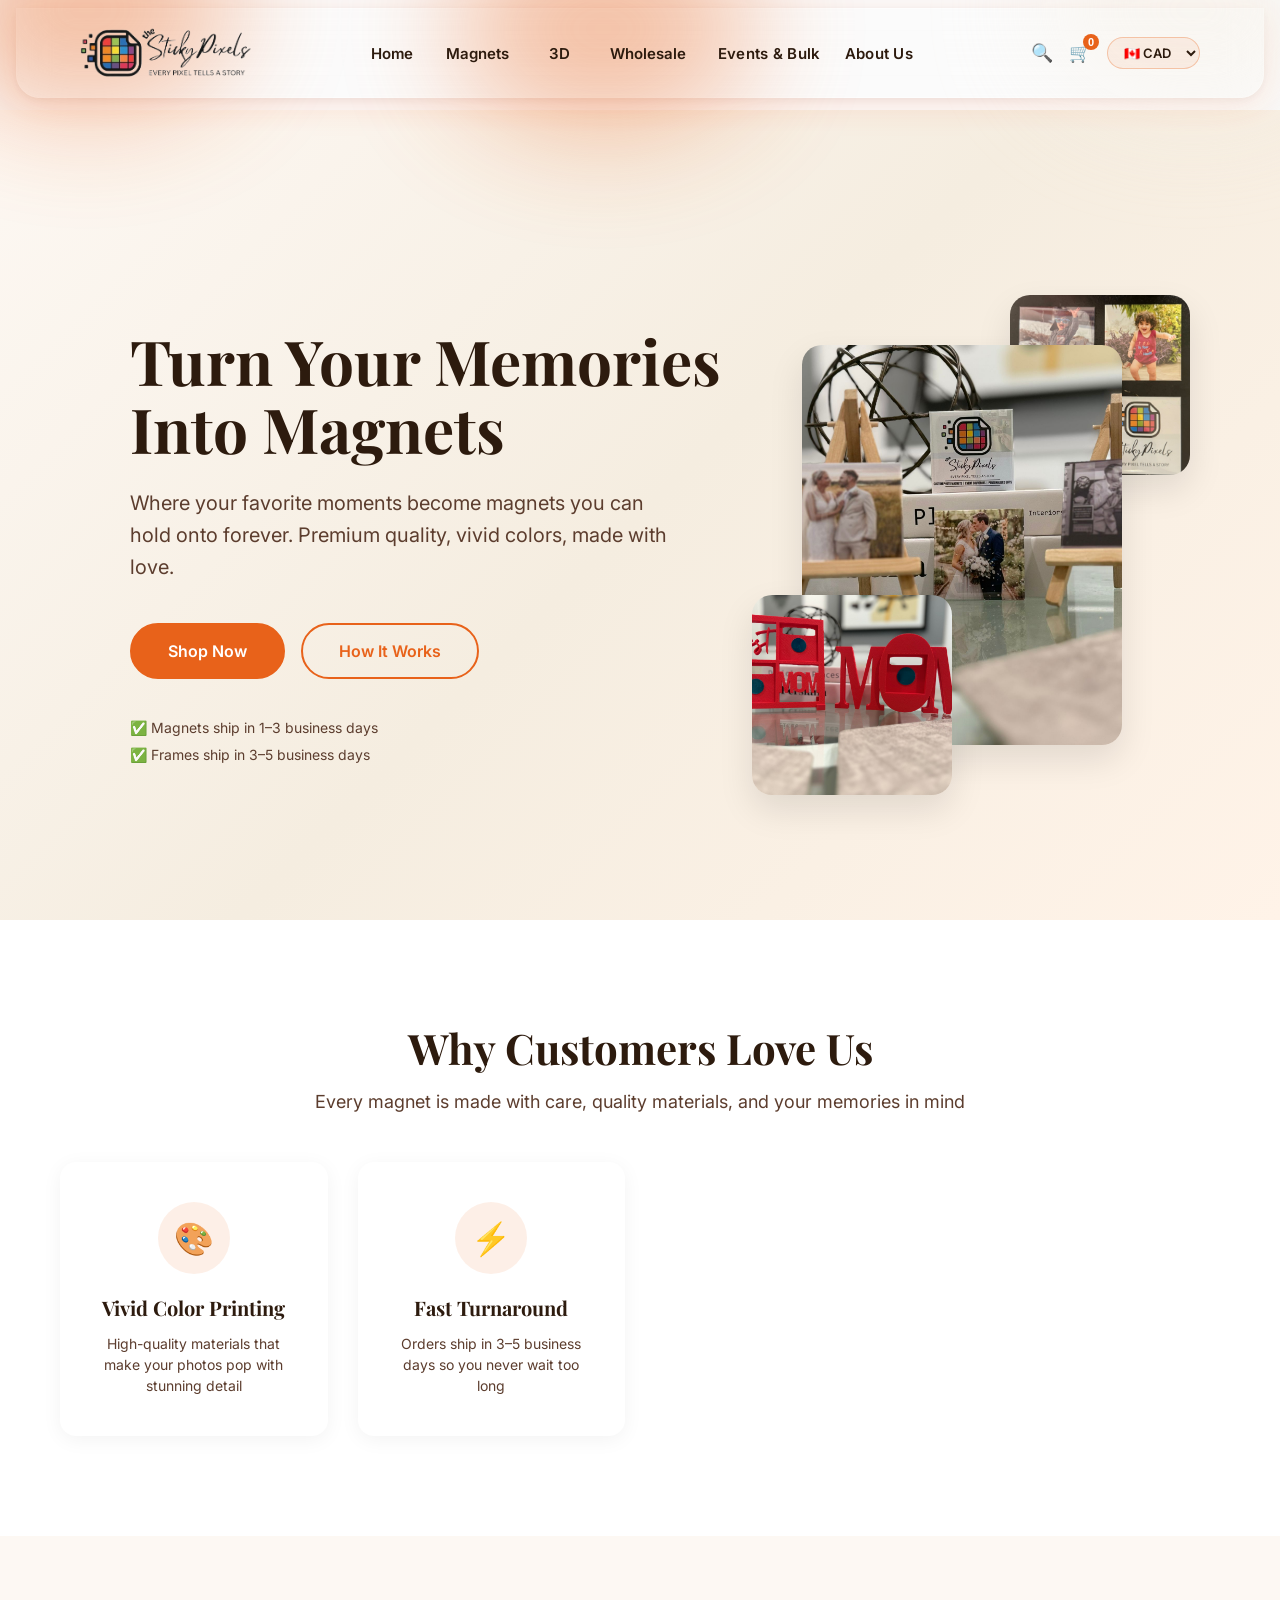
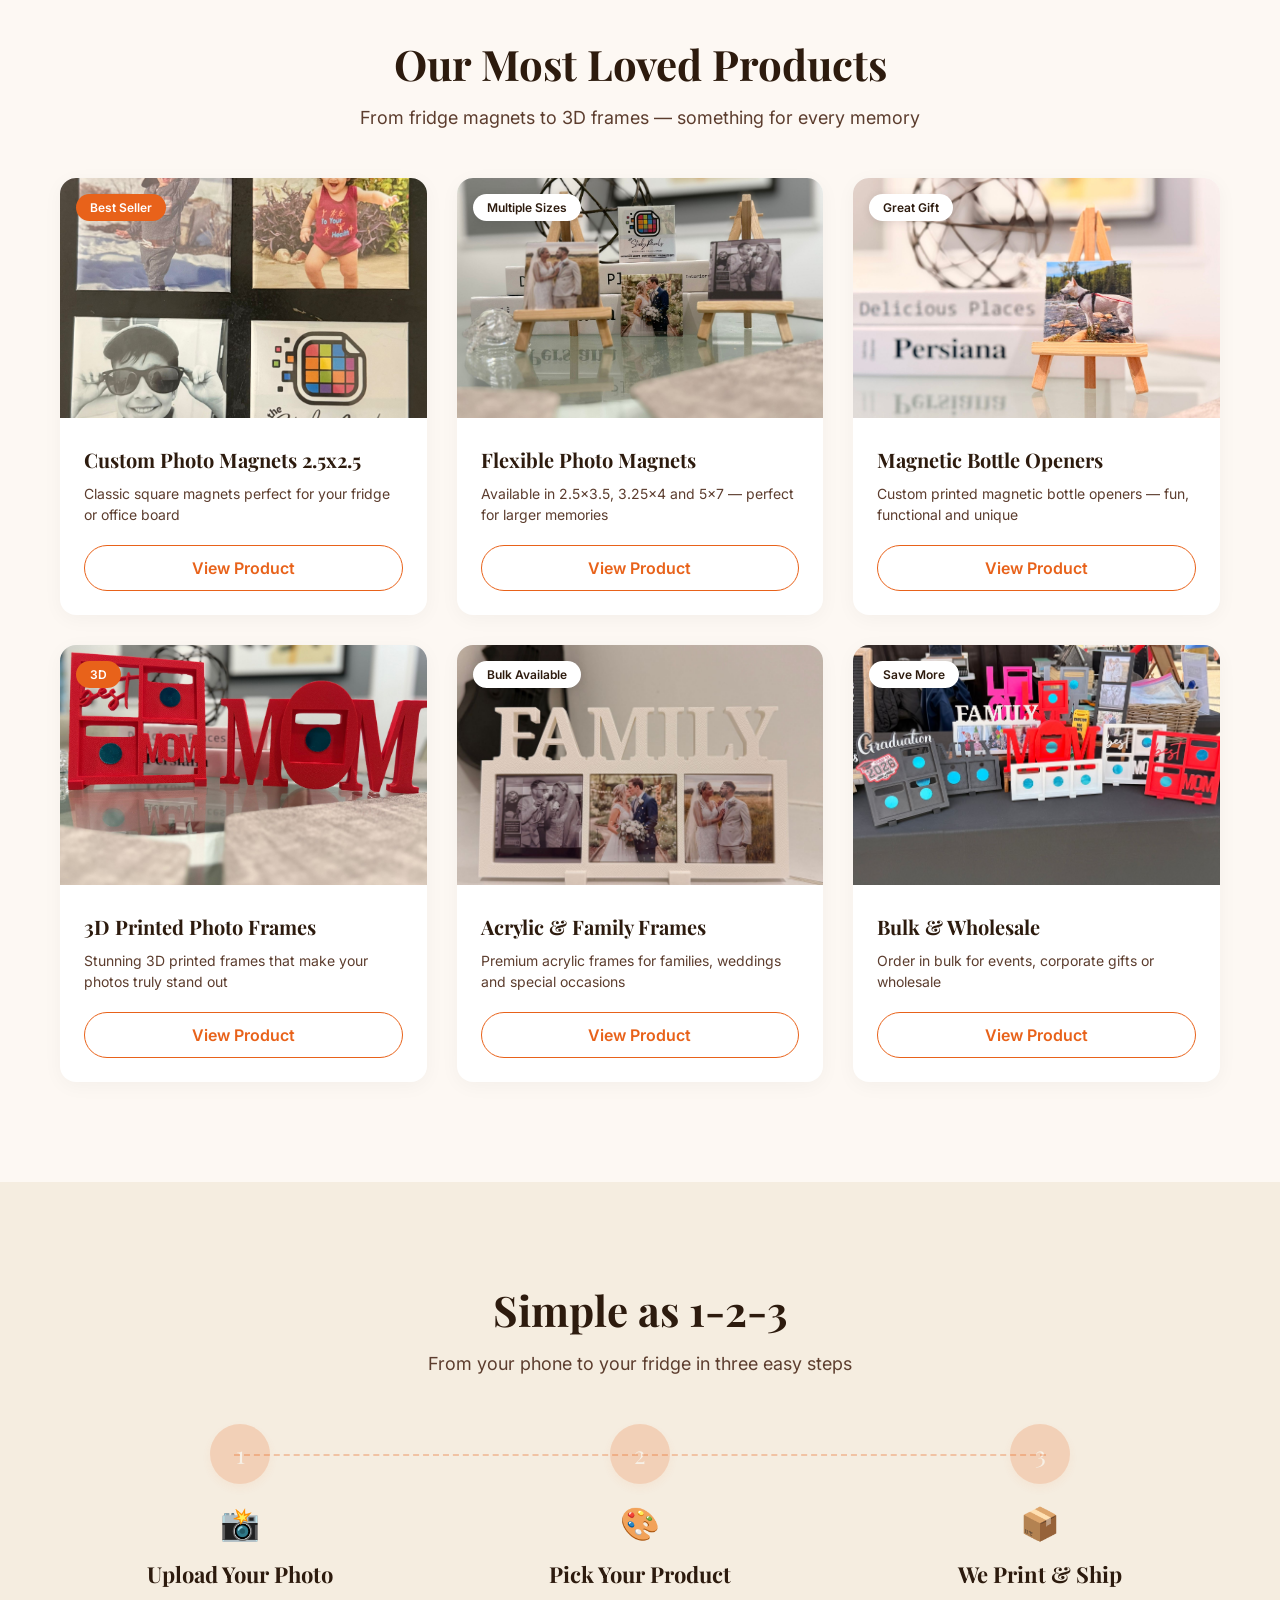
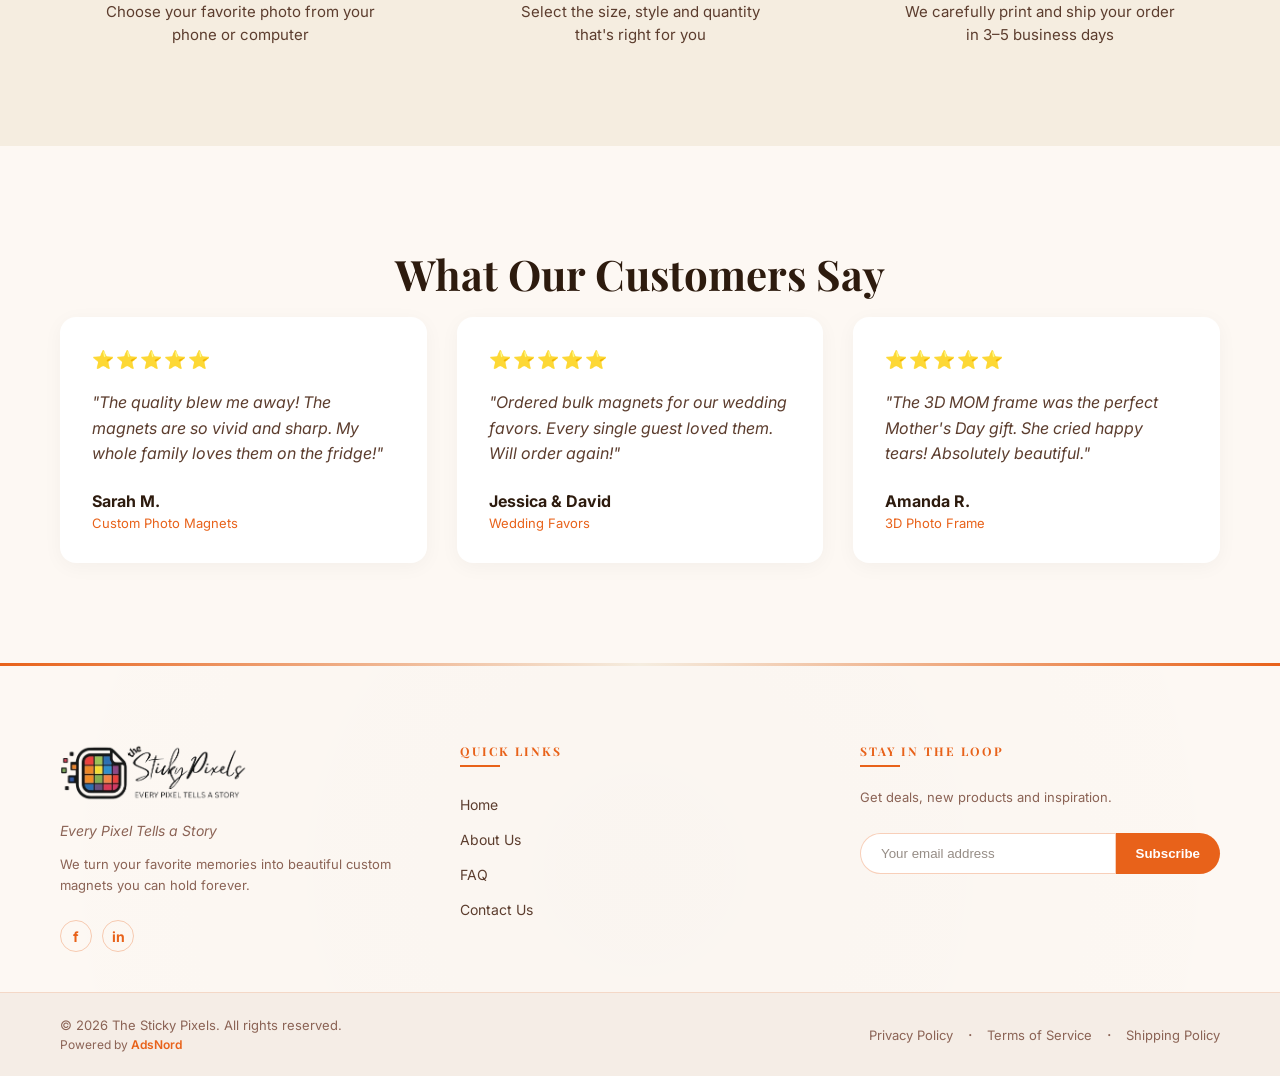
==== commit b9ef0506: "Feature: add currency switcher with live exchange rates" ====
--- a/index.html
+++ b/index.html
@@ -65,6 +65,16 @@
         <button class="icon-btn cart-btn" aria-label="Cart">
           🛒 <span class="cart-badge">0</span>
         </button>
+        <div class="currency-switcher">
+          <select id="currency-select">
+            <option value="CAD" selected>🇨🇦 CAD</option>
+            <option value="USD">🇺🇸 USD</option>
+            <option value="GBP">🇬🇧 GBP</option>
+            <option value="EUR">🇪🇺 EUR</option>
+            <option value="AUD">🇦🇺 AUD</option>
+            <option value="INR">🇮🇳 INR</option>
+          </select>
+        </div>
         <!-- Hamburger -->
         <button class="hamburger" id="hamburger" aria-label="Menu">
           <span></span>
@@ -75,7 +85,7 @@
     </nav>
 
     <!-- Mobile Menu -->
-        <div class="mobile-menu" id="mobile-menu">
+            <div class="mobile-menu" id="mobile-menu">
       <button class="mobile-menu-close" 
         id="mobile-menu-close" 
         aria-label="Close menu">✕</button>
@@ -88,10 +98,13 @@
         </li>
 
         <li class="mobile-nav-group">
-          <div class="mobile-nav-group-label">
-            Magnets
-          </div>
-          <ul class="mobile-nav-sub">
+          <button class="mobile-nav-group-btn" 
+            aria-expanded="false">
+            <span>Magnets</span>
+            <span class="mobile-nav-arrow">▸</span>
+          </button>
+          <ul class="mobile-nav-sub" 
+            aria-hidden="true">
             <li>
               <a href="products.html?filter=magnets" 
                 class="mobile-nav-sublink">
@@ -114,10 +127,13 @@
         </li>
 
         <li class="mobile-nav-group">
-          <div class="mobile-nav-group-label">
-            3D
-          </div>
-          <ul class="mobile-nav-sub">
+          <button class="mobile-nav-group-btn" 
+            aria-expanded="false">
+            <span>3D</span>
+            <span class="mobile-nav-arrow">▸</span>
+          </button>
+          <ul class="mobile-nav-sub" 
+            aria-hidden="true">
             <li>
               <a href="3d-products.html" 
                 class="mobile-nav-sublink">
@@ -134,10 +150,13 @@
         </li>
 
         <li class="mobile-nav-group">
-          <div class="mobile-nav-group-label">
-            Wholesale
-          </div>
-          <ul class="mobile-nav-sub">
+          <button class="mobile-nav-group-btn" 
+            aria-expanded="false">
+            <span>Wholesale</span>
+            <span class="mobile-nav-arrow">▸</span>
+          </button>
+          <ul class="mobile-nav-sub" 
+            aria-hidden="true">
             <li>
               <a href="products.html?filter=bulk" 
                 class="mobile-nav-sublink">
--- a/css/style.css
+++ b/css/style.css
@@ -233,8 +233,8 @@
 }
 
 /* Mobile Menu */
-/* =============================
-   MOBILE MENU — REDESIGNED
+/* /* =============================
+   MOBILE MENU — ACCORDION
    ============================= */
 
 .mobile-menu {
@@ -297,7 +297,6 @@
   margin: 0;
 }
 
-/* Top level single links */
 .mobile-nav-item {
   border-bottom: 1px solid #F5EDE0;
 }
@@ -309,7 +308,7 @@
   font-weight: 700;
   color: #2D1B0E;
   text-decoration: none;
-  transition: color 0.2s ease, 
+  transition: color 0.2s ease,
     background 0.2s ease;
 }
 
@@ -318,36 +317,75 @@
   background: #FDF8F3;
 }
 
-/* Group sections */
+/* Accordion group */
 .mobile-nav-group {
   border-bottom: 1px solid #F5EDE0;
 }
 
-.mobile-nav-group-label {
-  padding: 14px 28px 8px;
-  font-size: 11px;
+.mobile-nav-group-btn {
+  width: 100%;
+  display: flex;
+  align-items: center;
+  justify-content: space-between;
+  padding: 18px 28px;
+  background: none;
+  border: none;
+  cursor: pointer;
+  font-size: 18px;
   font-weight: 700;
+  color: #2D1B0E;
+  font-family: 'Inter', sans-serif;
+  text-align: left;
+  transition: color 0.2s ease,
+    background 0.2s ease;
+}
+
+.mobile-nav-group-btn:hover {
   color: #E8621A;
-  text-transform: uppercase;
-  letter-spacing: 2px;
-}
-
-/* Sub links */
+  background: #FDF8F3;
+}
+
+.mobile-nav-group-btn.active {
+  color: #E8621A;
+}
+
+.mobile-nav-arrow {
+  font-size: 12px;
+  color: #E8621A;
+  transition: transform 0.3s ease;
+  display: inline-block;
+}
+
+.mobile-nav-group-btn.active 
+  .mobile-nav-arrow {
+  transform: rotate(90deg);
+}
+
+/* Sub menu hidden by default */
 .mobile-nav-sub {
   list-style: none;
-  padding: 0 0 12px;
+  padding: 0;
   margin: 0;
+  max-height: 0;
+  overflow: hidden;
+  transition: max-height 0.35s ease,
+    padding 0.3s ease;
+  background: #FDF8F3;
+}
+
+.mobile-nav-sub.open {
+  max-height: 300px;
+  padding-bottom: 8px;
 }
 
 .mobile-nav-sublink {
   display: block;
-  padding: 12px 28px 12px 40px;
-  font-size: 16px;
+  padding: 9px 28px 9px 40px;
+  font-size: 15px;
   font-weight: 500;
   color: #5C3D2E;
   text-decoration: none;
-  transition: color 0.2s ease,
-    background 0.2s ease;
+  transition: color 0.2s ease;
   position: relative;
 }
 
@@ -361,10 +399,8 @@
 
 .mobile-nav-sublink:hover {
   color: #E8621A;
-  background: #FDF8F3;
-}
-
-/* Bottom contact button */
+}
+
 .mobile-menu-footer {
   padding: 24px 28px;
   border-top: 2px solid #F5EDE0;
@@ -388,7 +424,6 @@
   background: #C44E0F;
 }
 
-/* Hide old mobile icons row */
 .mobile-icons {
   display: none;
 }
@@ -2818,3 +2853,24 @@
     .nav-icons { display: flex !important; }
     .hamburger { display: flex !important; }
 }
+
+.currency-switcher select {
+  background: rgba(232,98,26,0.08);
+  border: 1px solid rgba(232,98,26,0.3);
+  border-radius: 20px;
+  padding: 6px 12px;
+  font-size: 13px;
+  font-weight: 600;
+  color: #2D1B0E;
+  cursor: pointer;
+  font-family: 'Inter', sans-serif;
+  outline: none;
+  transition: all 0.3s ease;
+}
+.currency-switcher select:hover {
+  background: rgba(232,98,26,0.15);
+  border-color: #E8621A;
+}
+@media (max-width: 768px) {
+  .currency-switcher { display: none; }
+}
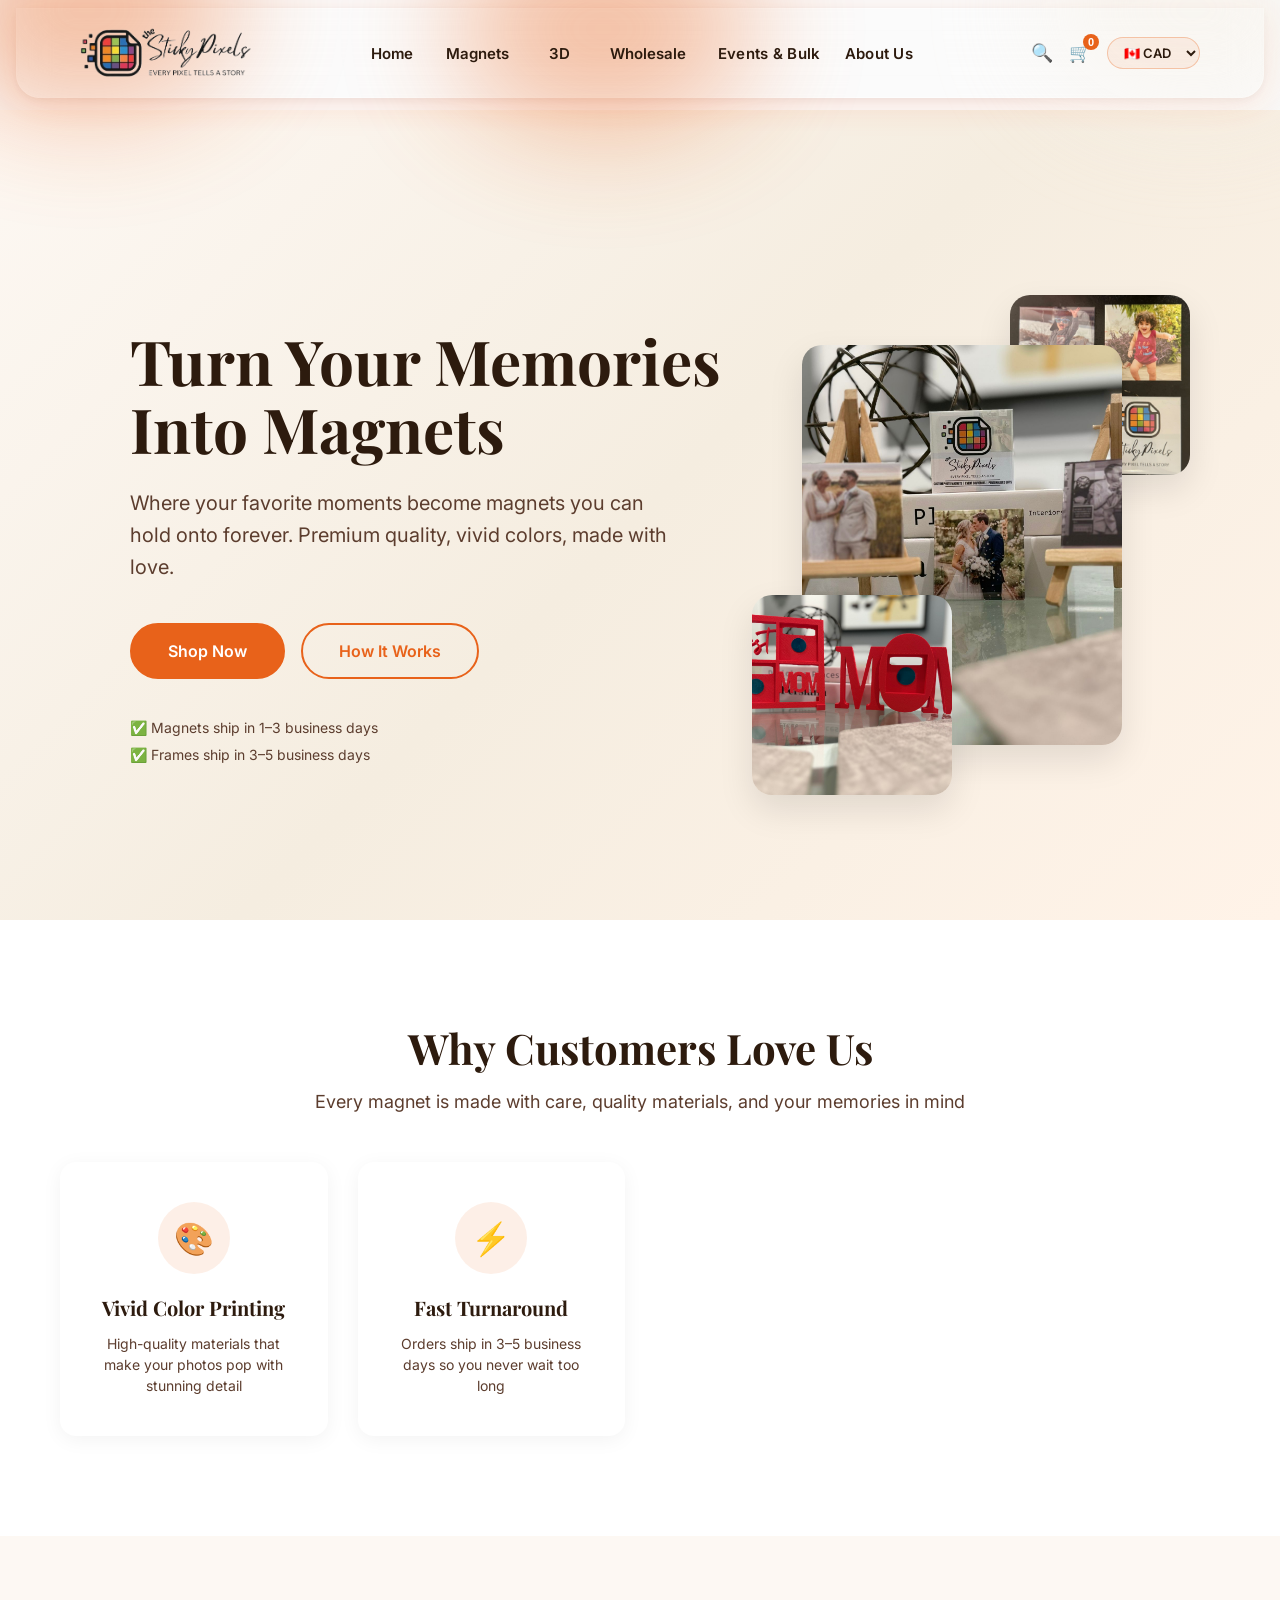
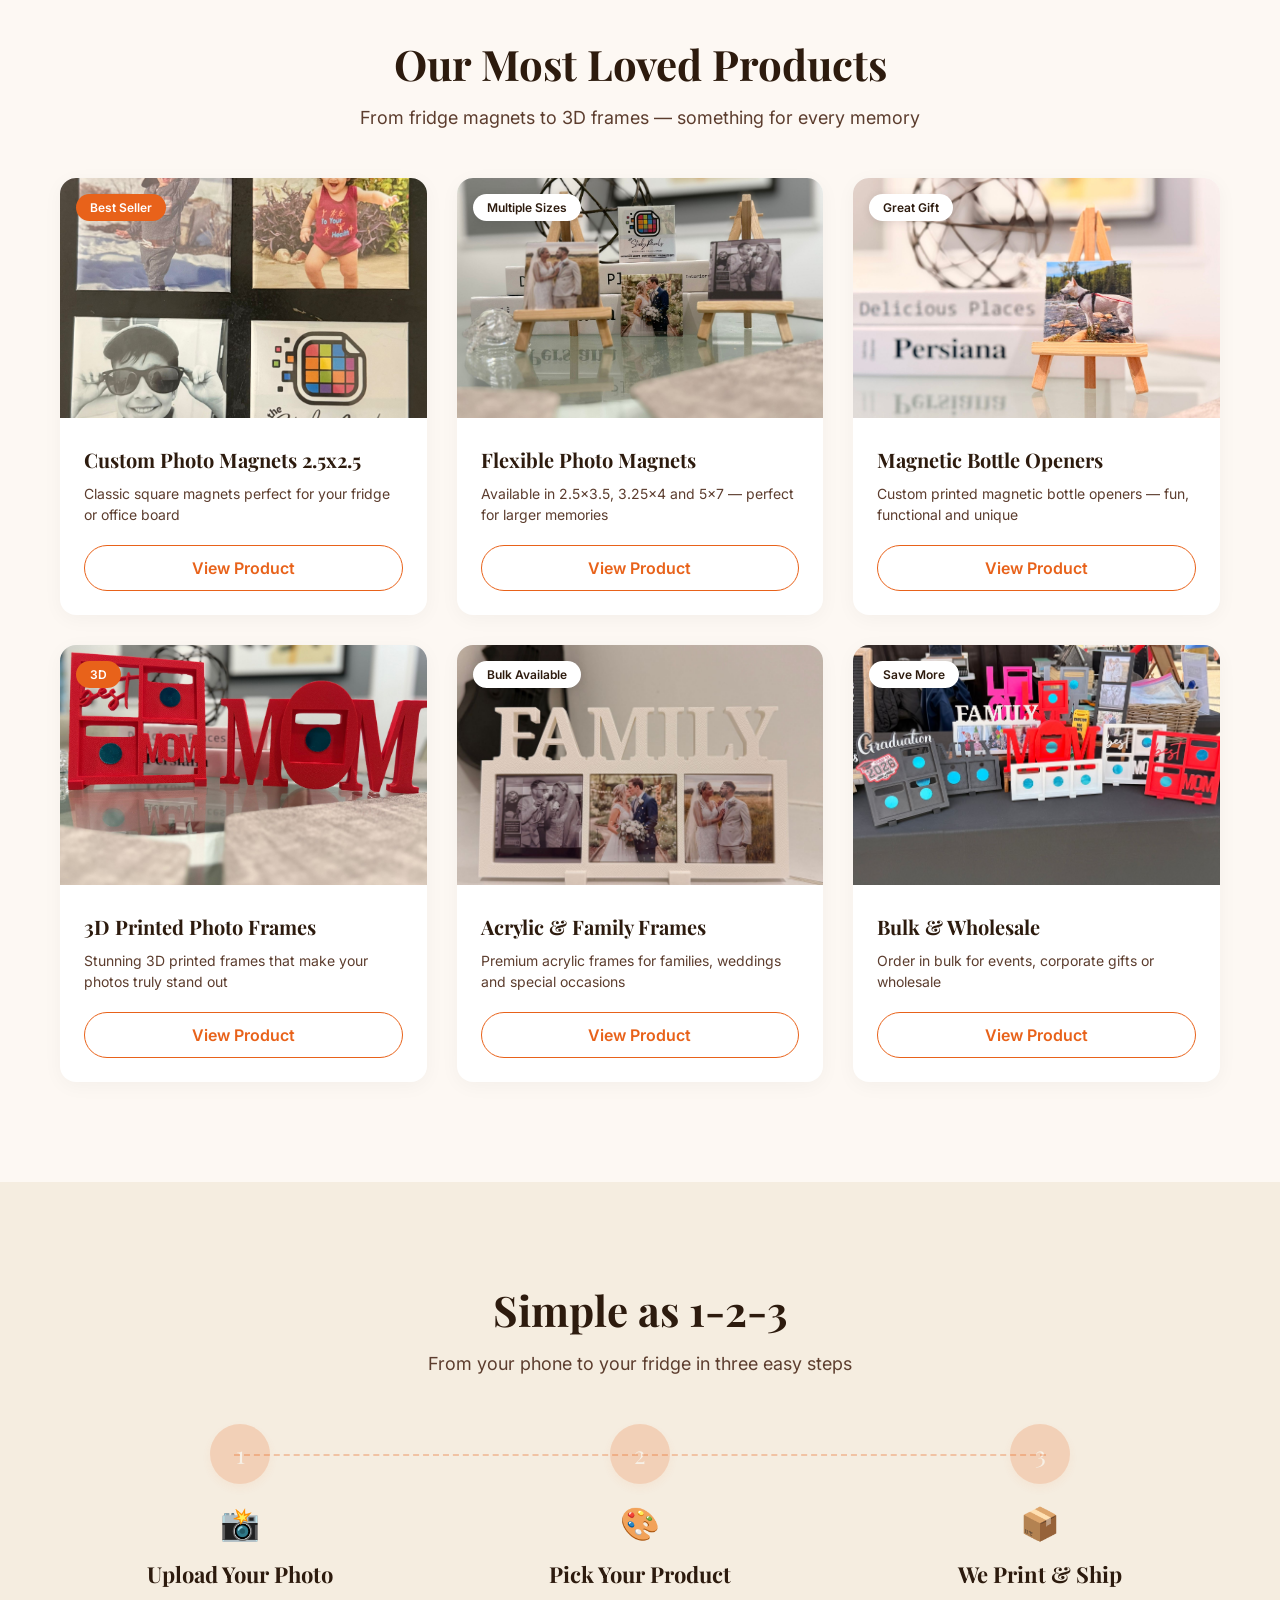
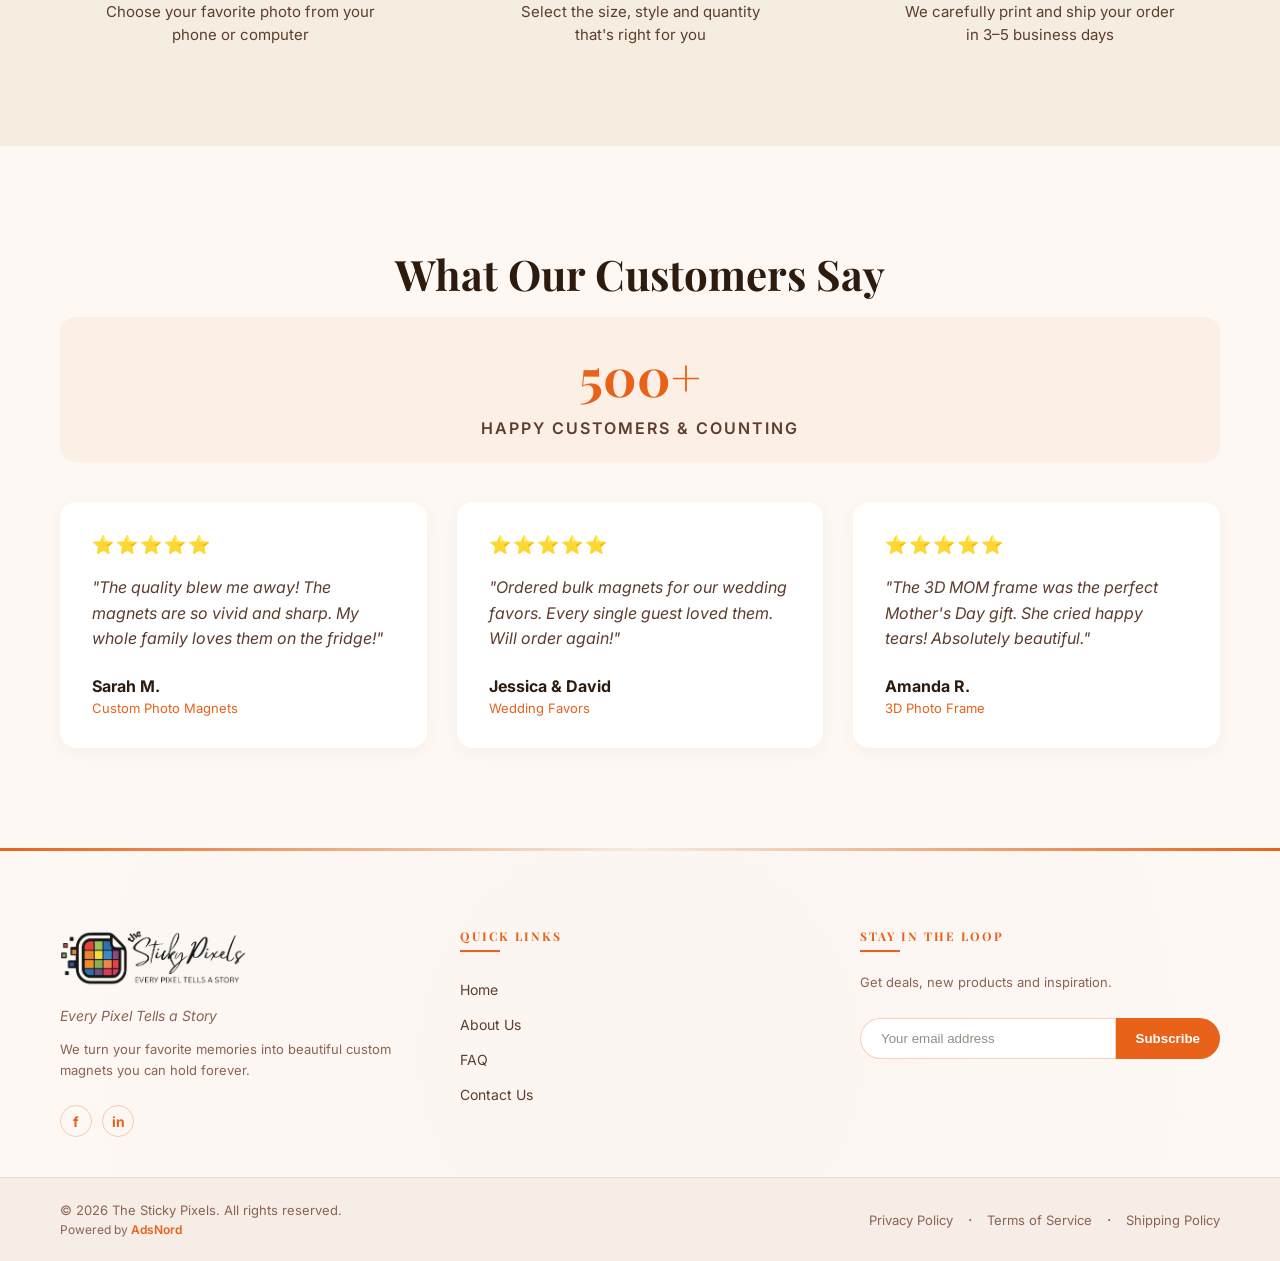
==== commit 695a9567: "Feature: add Happy Customers stat above testimonials on homepage" ====
--- a/index.html
+++ b/index.html
@@ -360,6 +360,10 @@
     <section class="testimonials-section fade-in-up">
       <div class="container">
         <h2 class="section-title">What Our Customers Say</h2>
+        <div class="happy-customers-stat">
+          <div class="happy-stat-num">500+</div>
+          <div class="happy-stat-label">Happy Customers & Counting</div>
+        </div>
 
         <div class="testimonials-grid">
           <div class="testimonial-card">
--- a/css/style.css
+++ b/css/style.css
@@ -2874,3 +2874,25 @@
 @media (max-width: 768px) {
   .currency-switcher { display: none; }
 }
+
+.happy-customers-stat {
+  text-align: center;
+  margin-bottom: 40px;
+  padding: 24px;
+  background: rgba(232,98,26,0.06);
+  border-radius: 16px;
+}
+.happy-stat-num {
+  font-family: 'Playfair Display', serif;
+  font-size: 52px;
+  font-weight: 700;
+  color: #E8621A;
+  margin-bottom: 8px;
+}
+.happy-stat-label {
+  font-size: 16px;
+  color: #5C3D2E;
+  font-weight: 600;
+  text-transform: uppercase;
+  letter-spacing: 2px;
+}
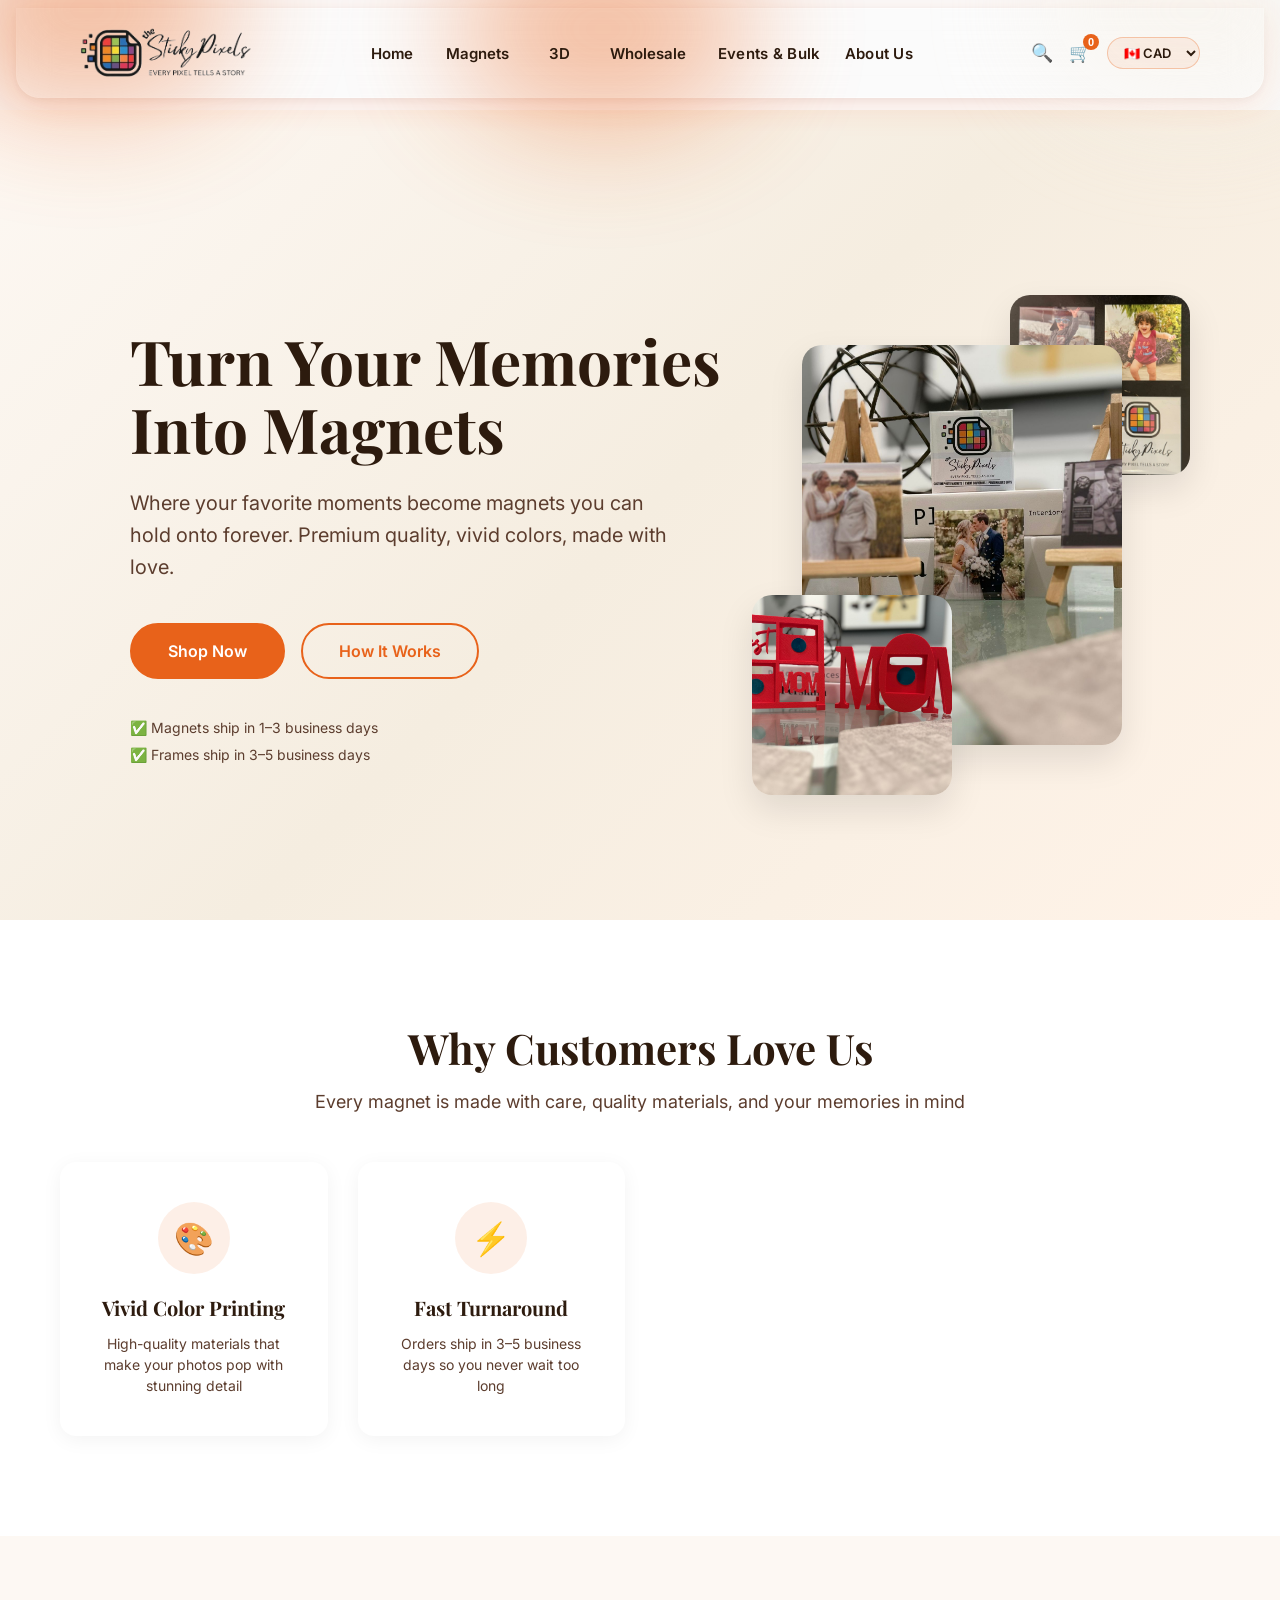
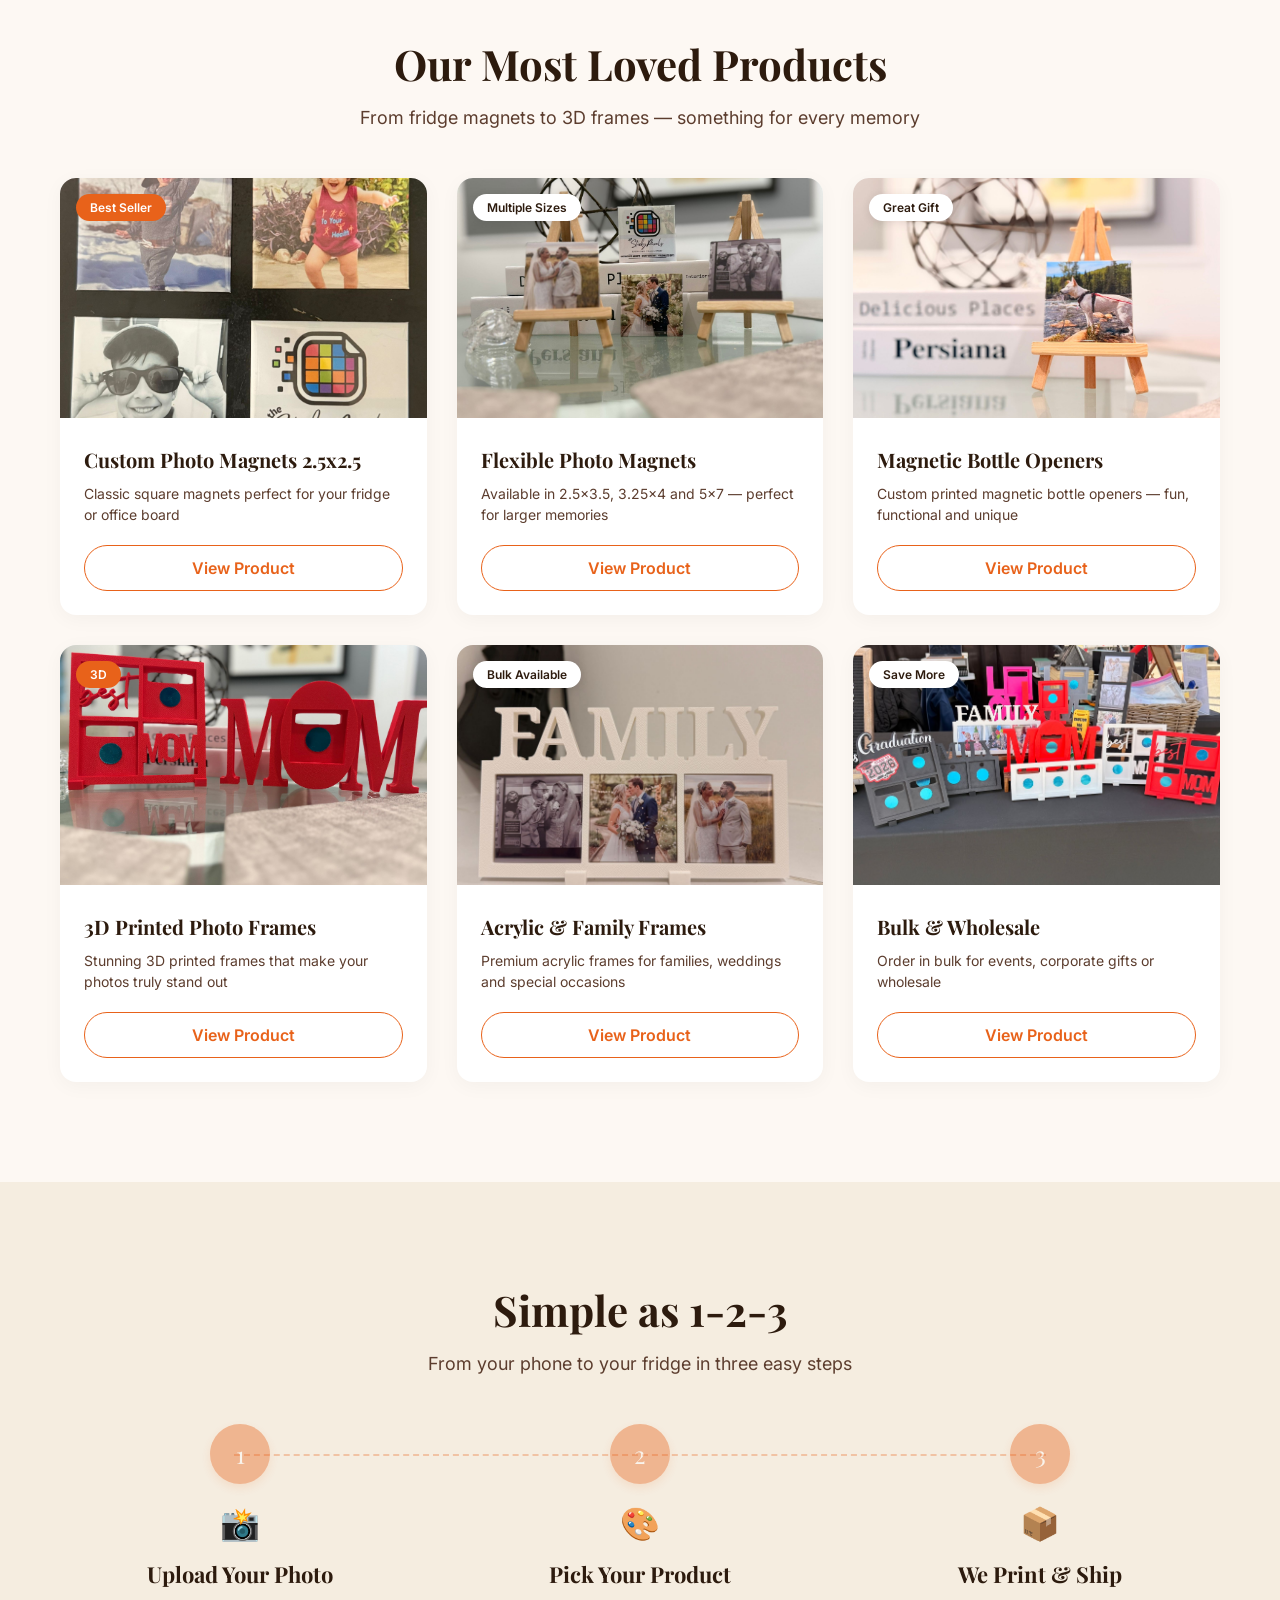
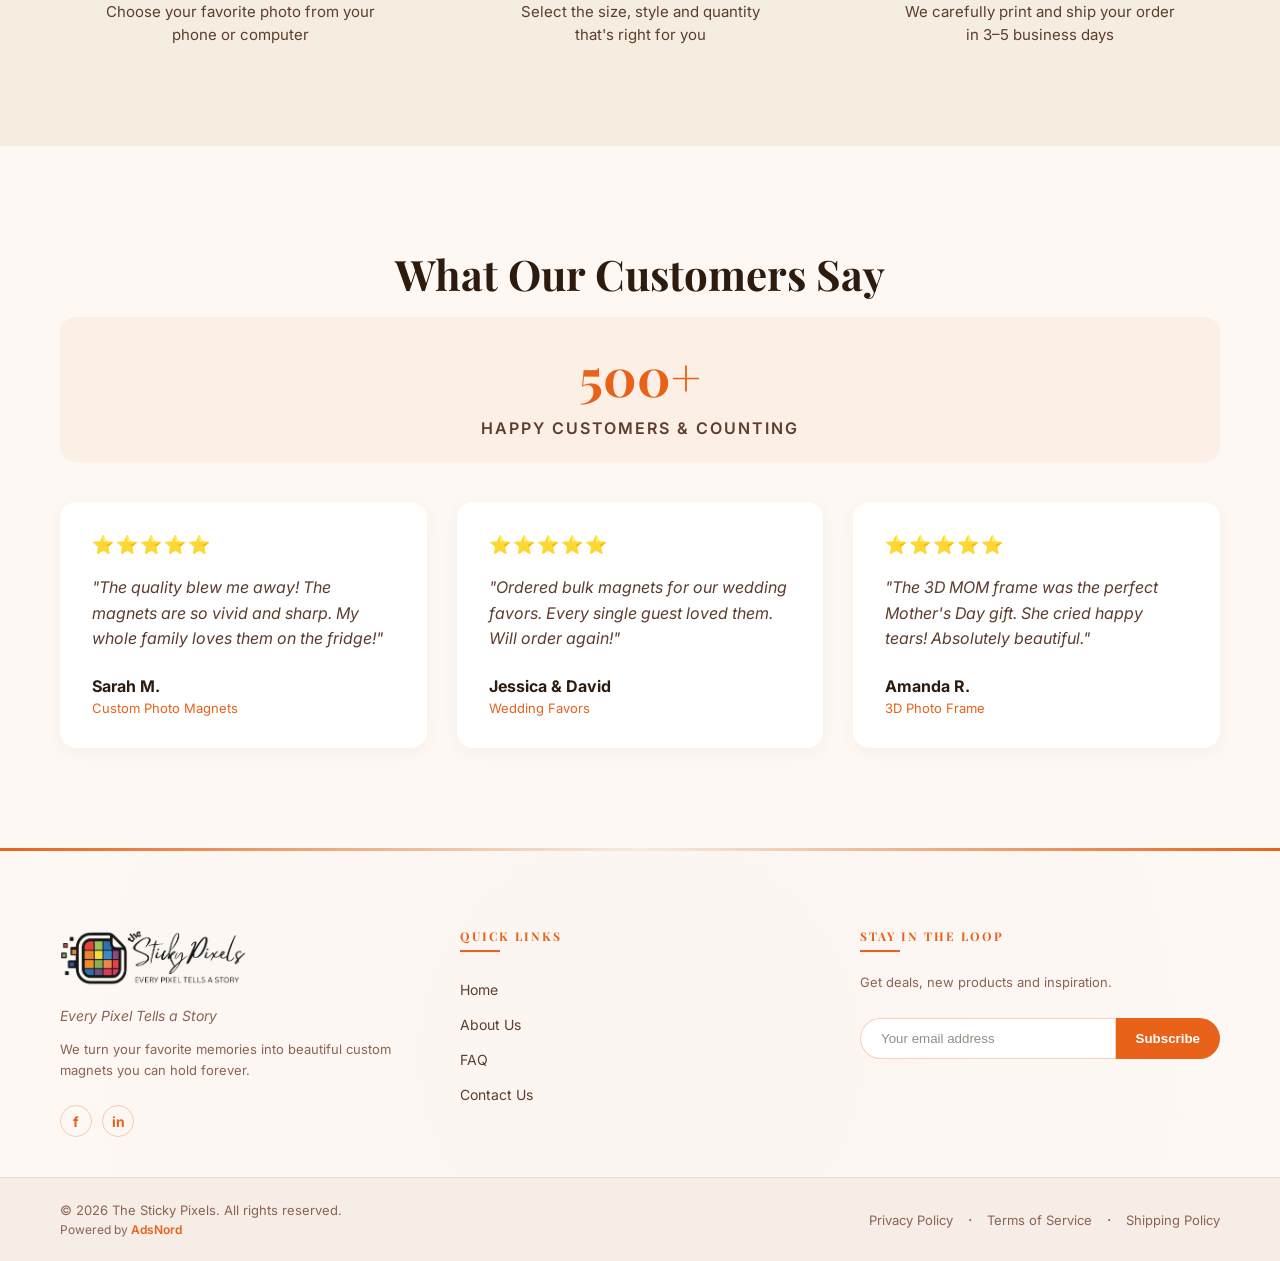
==== commit 12e071dd: "Update: Add real Instagram URL across all pages" ====
--- a/index.html
+++ b/index.html
@@ -409,7 +409,7 @@
         <p class="footer-desc">We turn your favorite memories into beautiful custom magnets you can hold forever.</p>
         <div class="footer-socials">
           <a href="#facebook" aria-label="Facebook">f</a>
-          <a href="#instagram" aria-label="Instagram">in</a>
+          <a href="https://www.instagram.com/thestickypixels?igsh=MW53MmdnZXl3NDFvMw%3D%3D&utm_source=qr" target="_blank" aria-label="Instagram">in</a>
         </div>
       </div>
 
--- a/css/style.css
+++ b/css/style.css
@@ -826,9 +826,9 @@
 }
 
 /* Badge colors */
-.badge-green { background: #4CAF50; color: white; }
-.badge-red { background: #E53935; color: white; }
-.badge-blue { background: #1E88E5; color: white; }
+.badge-green { background: #2D1B0E; color: white; }
+.badge-red { background: #E8621A; color: white; }
+.badge-blue { background: #1C1C1C; color: white; }
 
 .product-card {
   background: white;
@@ -1505,7 +1505,7 @@
   font-family: 'Playfair Display', serif;
   font-size: 100px;
   color: #E8621A;
-  opacity: 0.2;
+  opacity: 0.4;
   line-height: 1;
   margin-bottom: -40px;
   display: block;
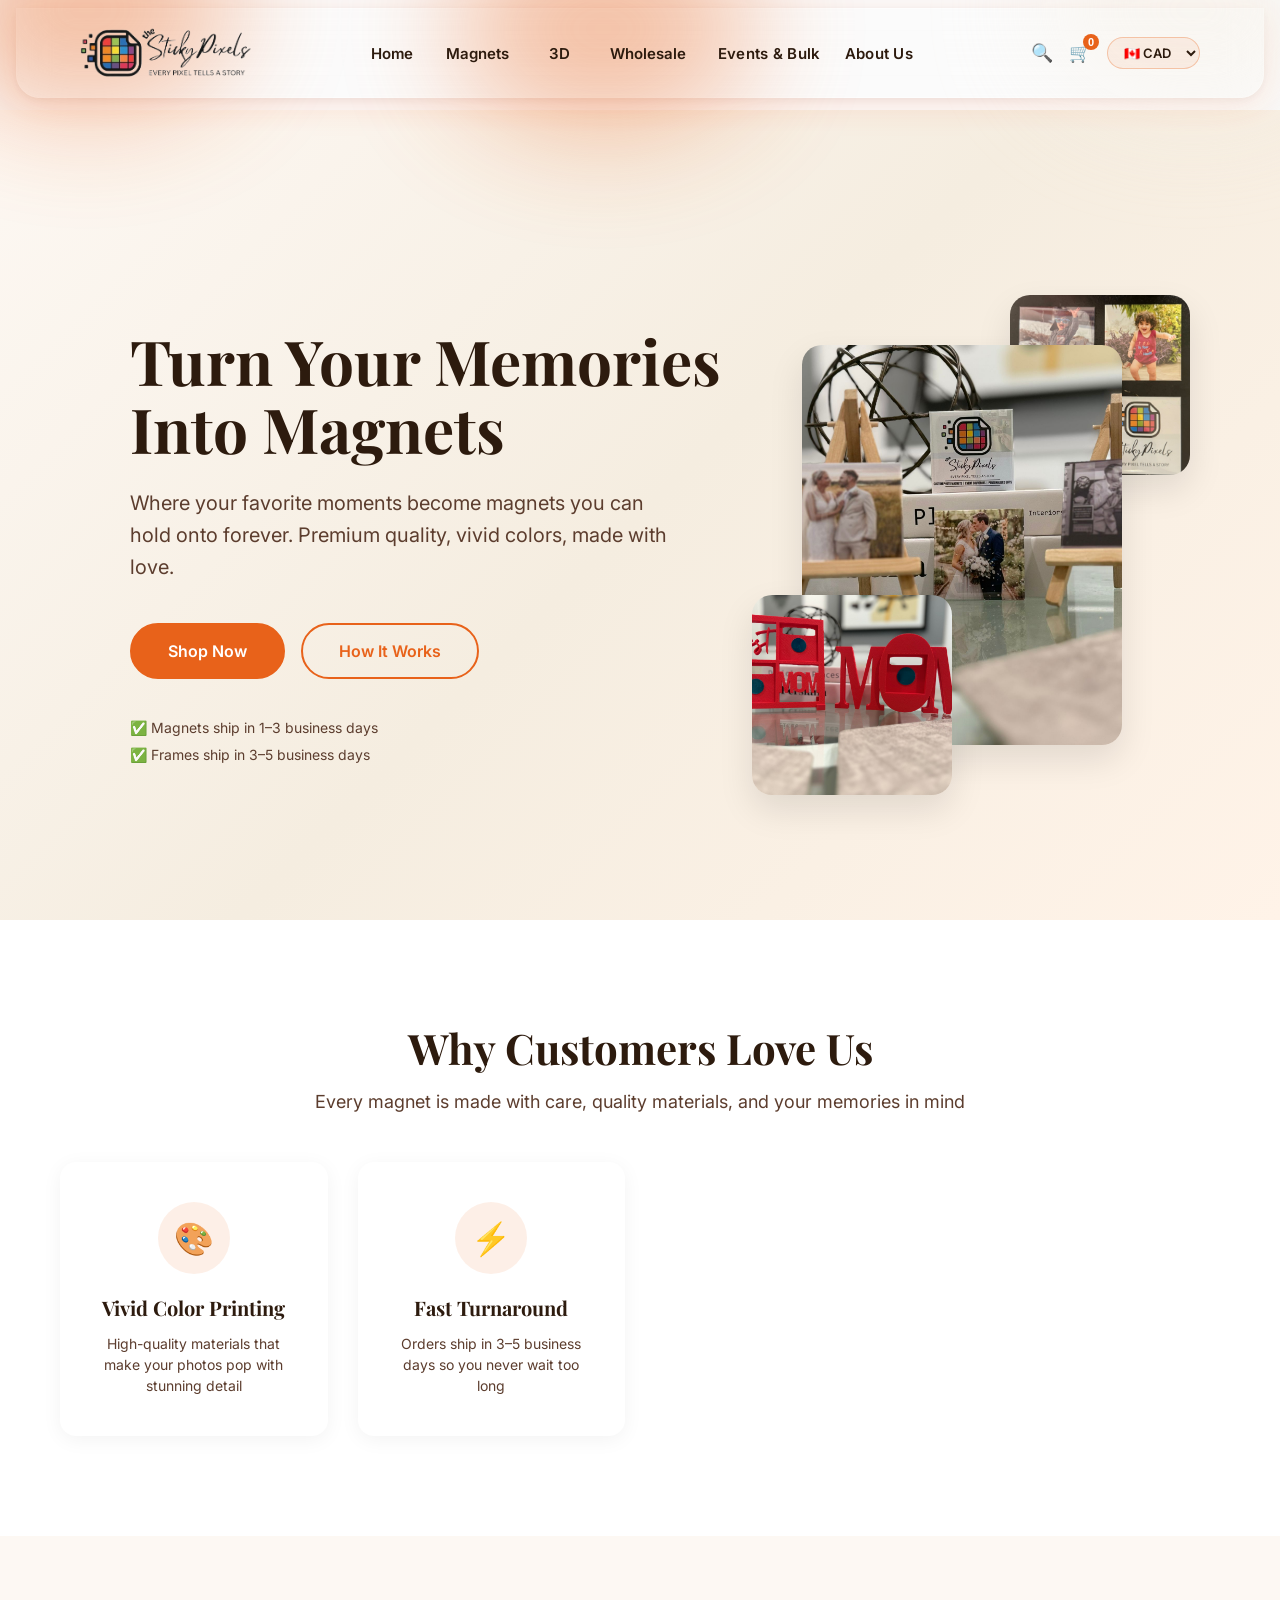
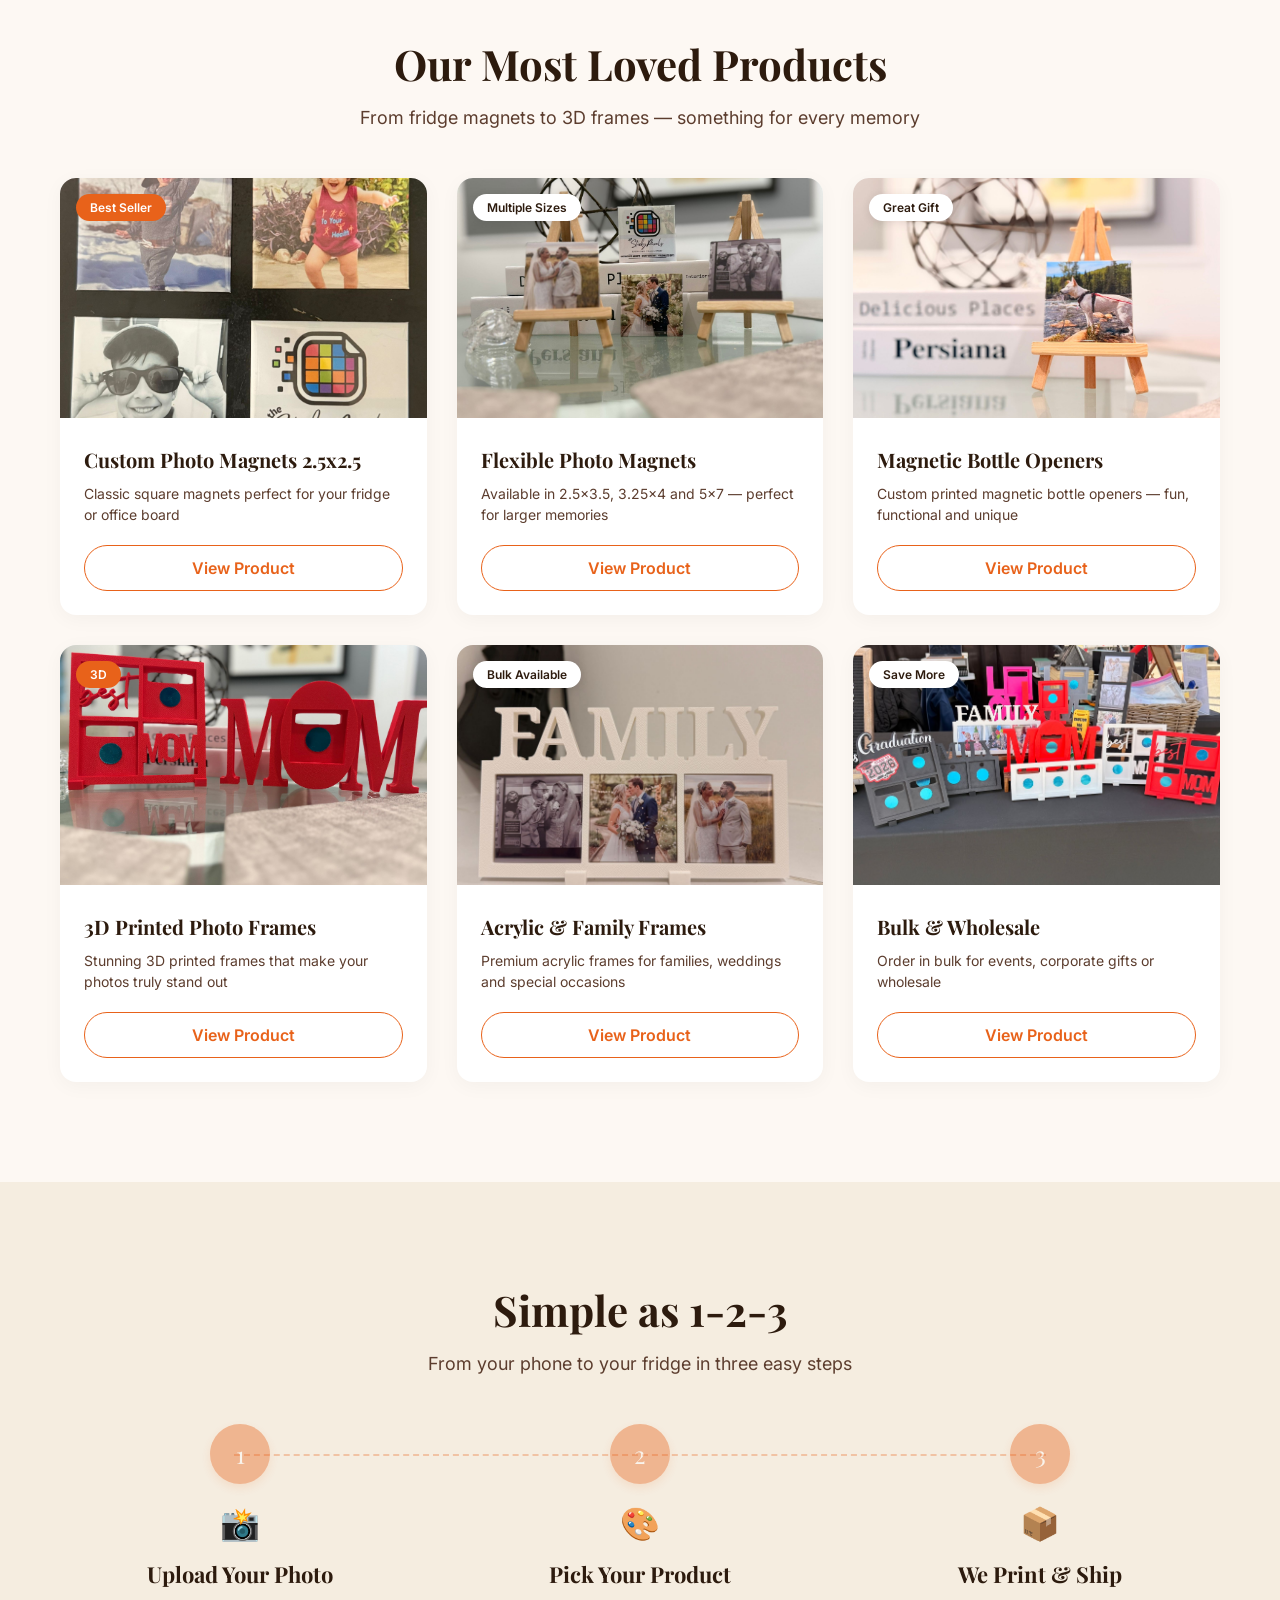
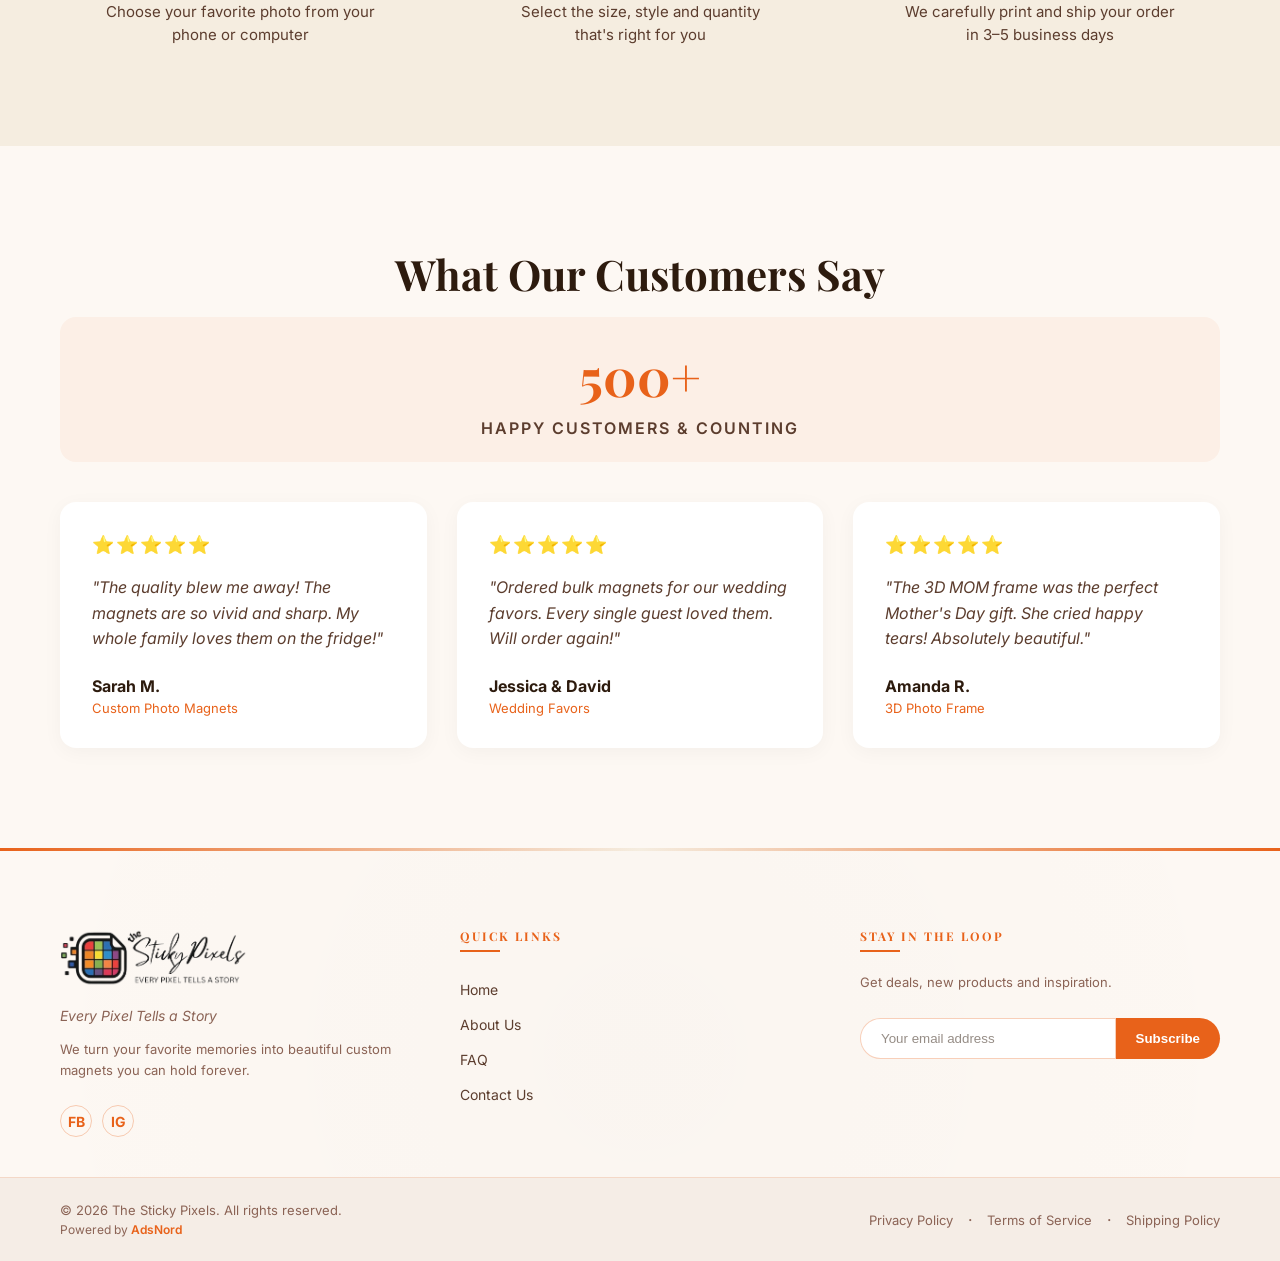
==== commit a17ae022: "Fix: Replace LinkedIn icon with Instagram emoji in footer" ====
--- a/index.html
+++ b/index.html
@@ -408,8 +408,8 @@
         <p class="footer-tagline">Every Pixel Tells a Story</p>
         <p class="footer-desc">We turn your favorite memories into beautiful custom magnets you can hold forever.</p>
         <div class="footer-socials">
-          <a href="#facebook" aria-label="Facebook">f</a>
-          <a href="https://www.instagram.com/thestickypixels?igsh=MW53MmdnZXl3NDFvMw%3D%3D&utm_source=qr" target="_blank" aria-label="Instagram">in</a>
+          <a href="https://www.facebook.com/profile.php?id=61581563886199&mibextid=wwXIfr" target="_blank" aria-label="Facebook">FB</a>
+          <a href="https://www.instagram.com/thestickypixels?igsh=MW53MmdnZXl3NDFvMw%3D%3D&utm_source=qr" target="_blank" aria-label="Instagram">IG</a>
         </div>
       </div>
 
--- a/css/style.css
+++ b/css/style.css
@@ -2680,6 +2680,7 @@
     position: relative;
     z-index: 1;
 }
+
 .step-number {
     width: 60px;
     height: 60px;
@@ -2693,6 +2694,23 @@
     font-size: 24px;
     margin: 0 auto 20px;
     box-shadow: 0 4px 10px rgba(232,98,26,0.3);
+    position: relative;
+    z-index: 10;
+}
+
+/* Large background step numbers - now visible */
+.step-card::before {
+    content: attr(data-step);
+    position: absolute;
+    font-size: 120px;
+    font-weight: 700;
+    color: #1C1C1C;
+    opacity: 0.2;
+    top: -20px;
+    left: 50%;
+    transform: translateX(-50%);
+    z-index: 0;
+    font-family: 'Playfair Display', serif;
 }
 .step-icon {
     font-size: 32px;
@@ -2839,8 +2857,25 @@
 .nav-more { position: relative; }
 .more-btn { background: none; border: none; cursor: pointer; font: inherit; color: inherit; padding: 4px 8px; font-weight: 600; font-size: 15px; color: #2D1B0E; }
 .more-btn:hover { color: #E8621A; }
-.more-dropdown { display: none; position: absolute; top: calc(100% + 8px); right: 0; background: white; border-radius: 12px; box-shadow: 0 8px 32px rgba(0,0,0,0.14); min-width: 180px; padding: 8px 0; list-style: none; z-index: 99999; }
-.nav-more:hover .more-dropdown, .nav-more:focus-within .more-dropdown { display: block; }
+.more-dropdown { 
+  visibility: hidden;
+  opacity: 0;
+  position: absolute; 
+  top: calc(100% + 8px); 
+  right: 0; 
+  background: white; 
+  border-radius: 12px; 
+  box-shadow: 0 8px 32px rgba(0,0,0,0.14); 
+  min-width: 180px; 
+  padding: 8px 0; 
+  list-style: none; 
+  z-index: 99999;
+  transition: opacity 0.3s ease, visibility 0.3s ease;
+}
+.nav-more:hover .more-dropdown, .nav-more:focus-within .more-dropdown { 
+  visibility: visible;
+  opacity: 1;
+}
 .more-dropdown li a { display: block; padding: 10px 20px; color: #333; text-decoration: none; }
 .more-dropdown li a:hover { background: #f5f5f5; }
 
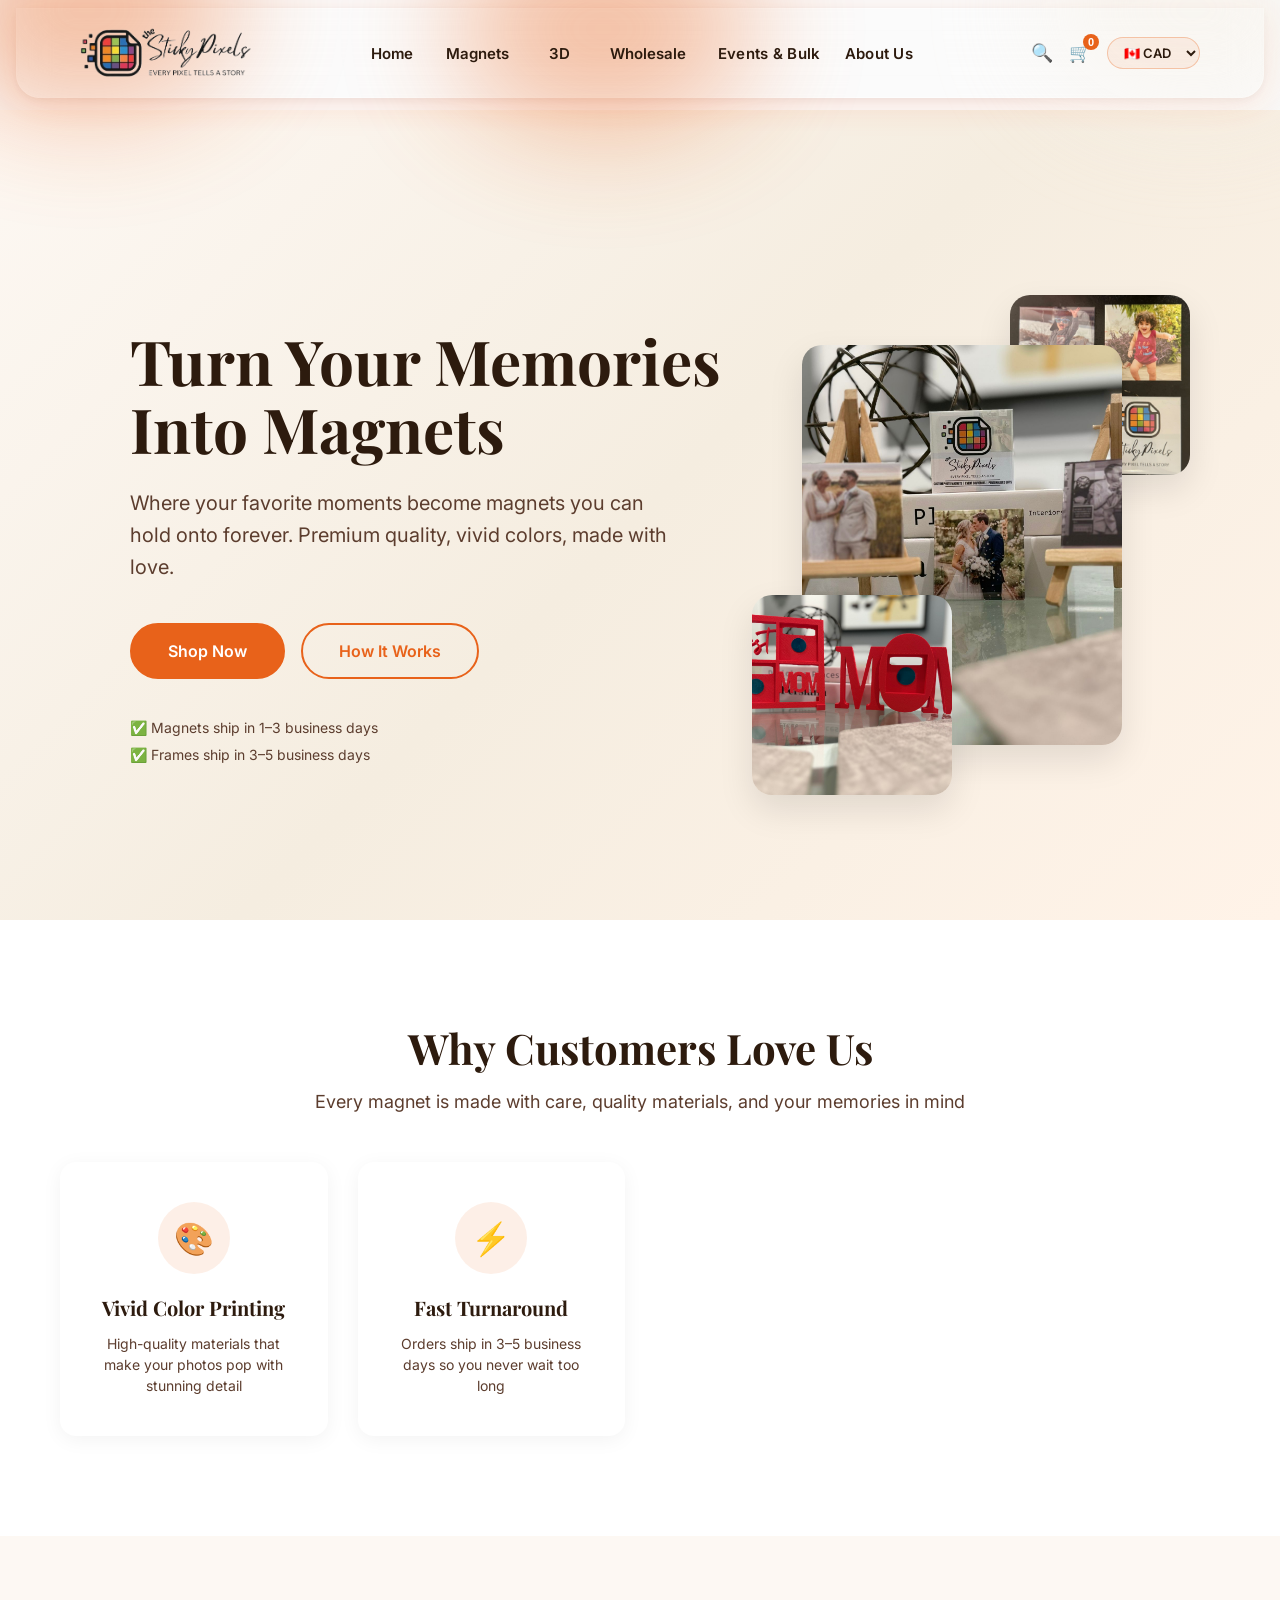
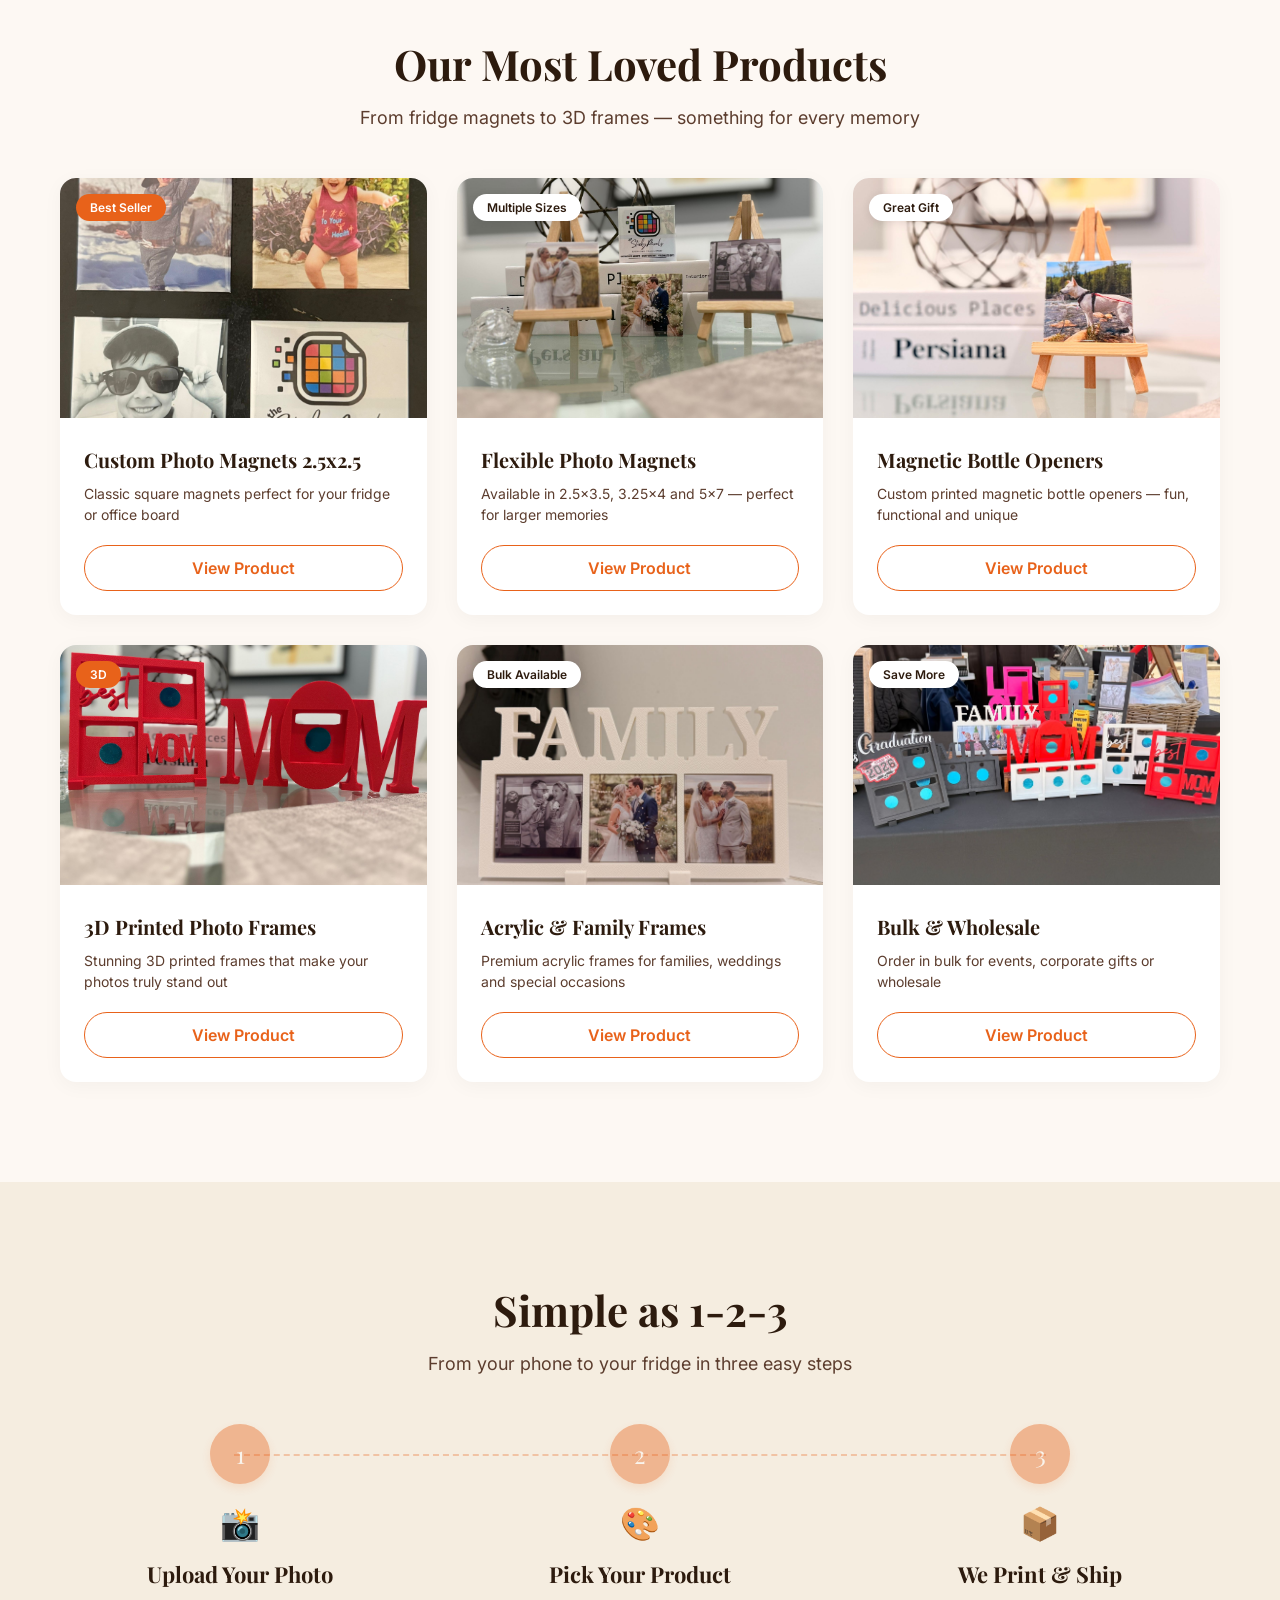
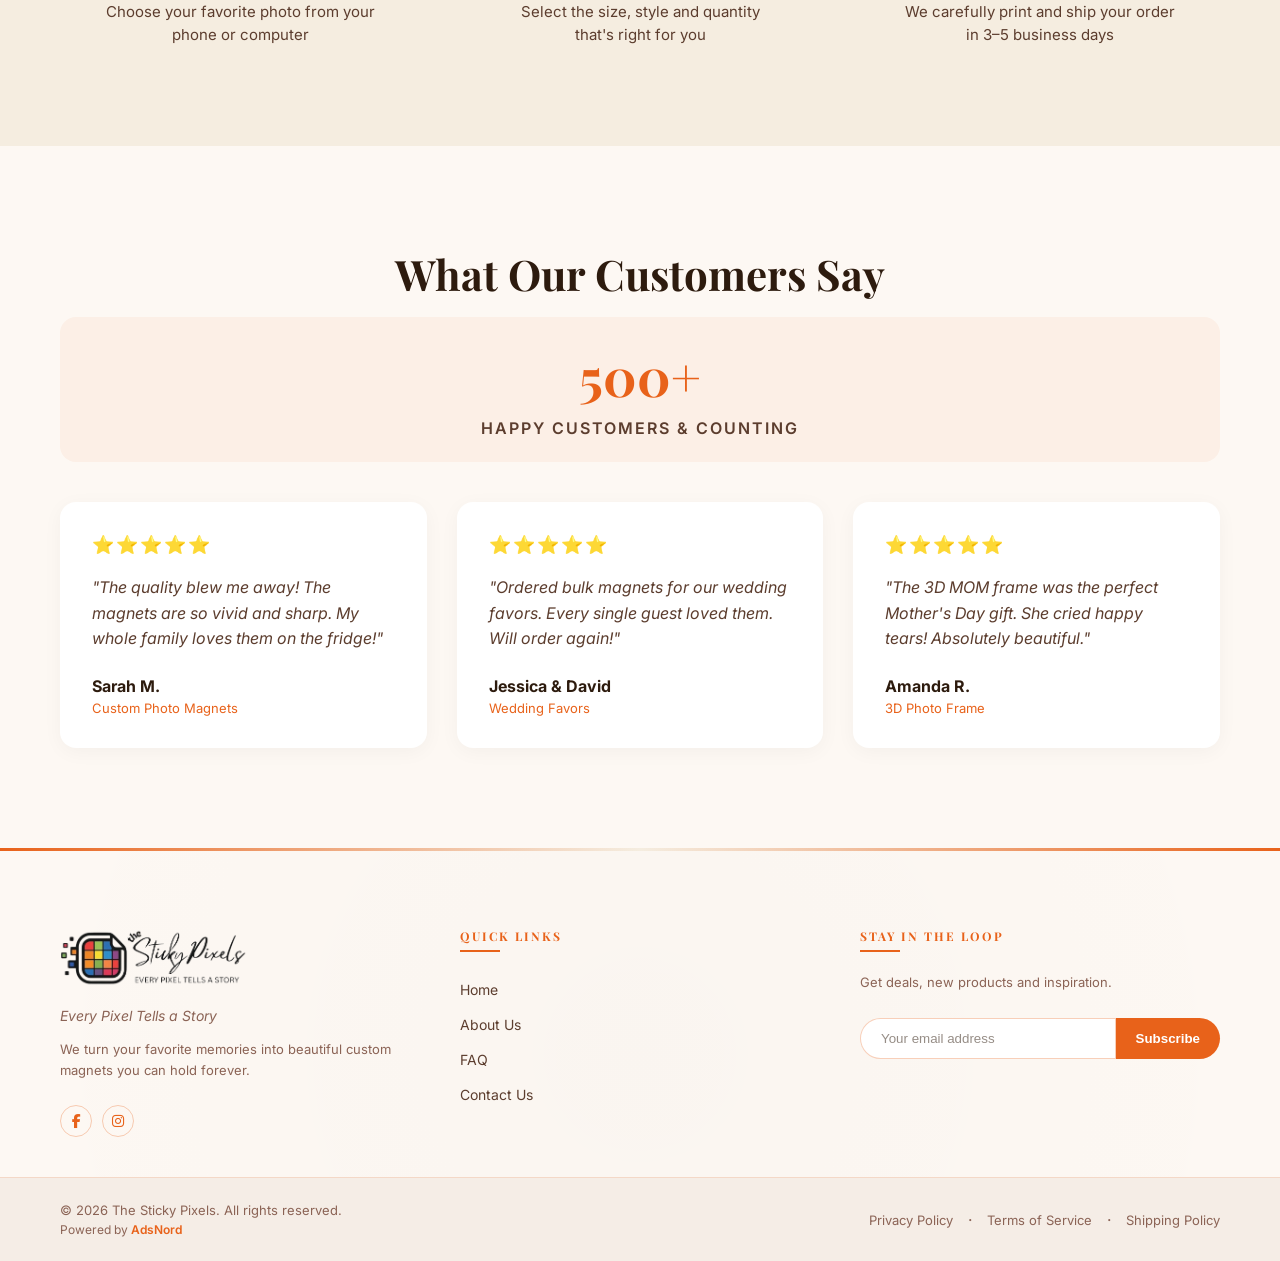
==== commit ab3619f5: "Update: Add Font Awesome icons for Facebook and Instagram in footer (all pages)" ====
--- a/index.html
+++ b/index.html
@@ -13,6 +13,7 @@
     rel="stylesheet">
   <!-- Custom CSS -->
   <link rel="stylesheet" href="css/style.css">
+  <link rel="stylesheet" href="https://cdnjs.cloudflare.com/ajax/libs/font-awesome/6.4.0/css/all.min.css">
 </head>
 
 <body>
@@ -408,8 +409,12 @@
         <p class="footer-tagline">Every Pixel Tells a Story</p>
         <p class="footer-desc">We turn your favorite memories into beautiful custom magnets you can hold forever.</p>
         <div class="footer-socials">
-          <a href="https://www.facebook.com/profile.php?id=61581563886199&mibextid=wwXIfr" target="_blank" aria-label="Facebook">FB</a>
-          <a href="https://www.instagram.com/thestickypixels?igsh=MW53MmdnZXl3NDFvMw%3D%3D&utm_source=qr" target="_blank" aria-label="Instagram">IG</a>
+          <a href="https://www.facebook.com/profile.php?id=61581563886199&mibextid=wwXIfr" target="_blank" aria-label="Facebook">
+            <i class="fab fa-facebook-f"></i>
+          </a>
+          <a href="https://www.instagram.com/thestickypixels?igsh=MW53MmdnZXl3NDFvMw%3D%3D&utm_source=qr" target="_blank" aria-label="Instagram">
+            <i class="fab fa-instagram"></i>
+          </a>
         </div>
       </div>
 
